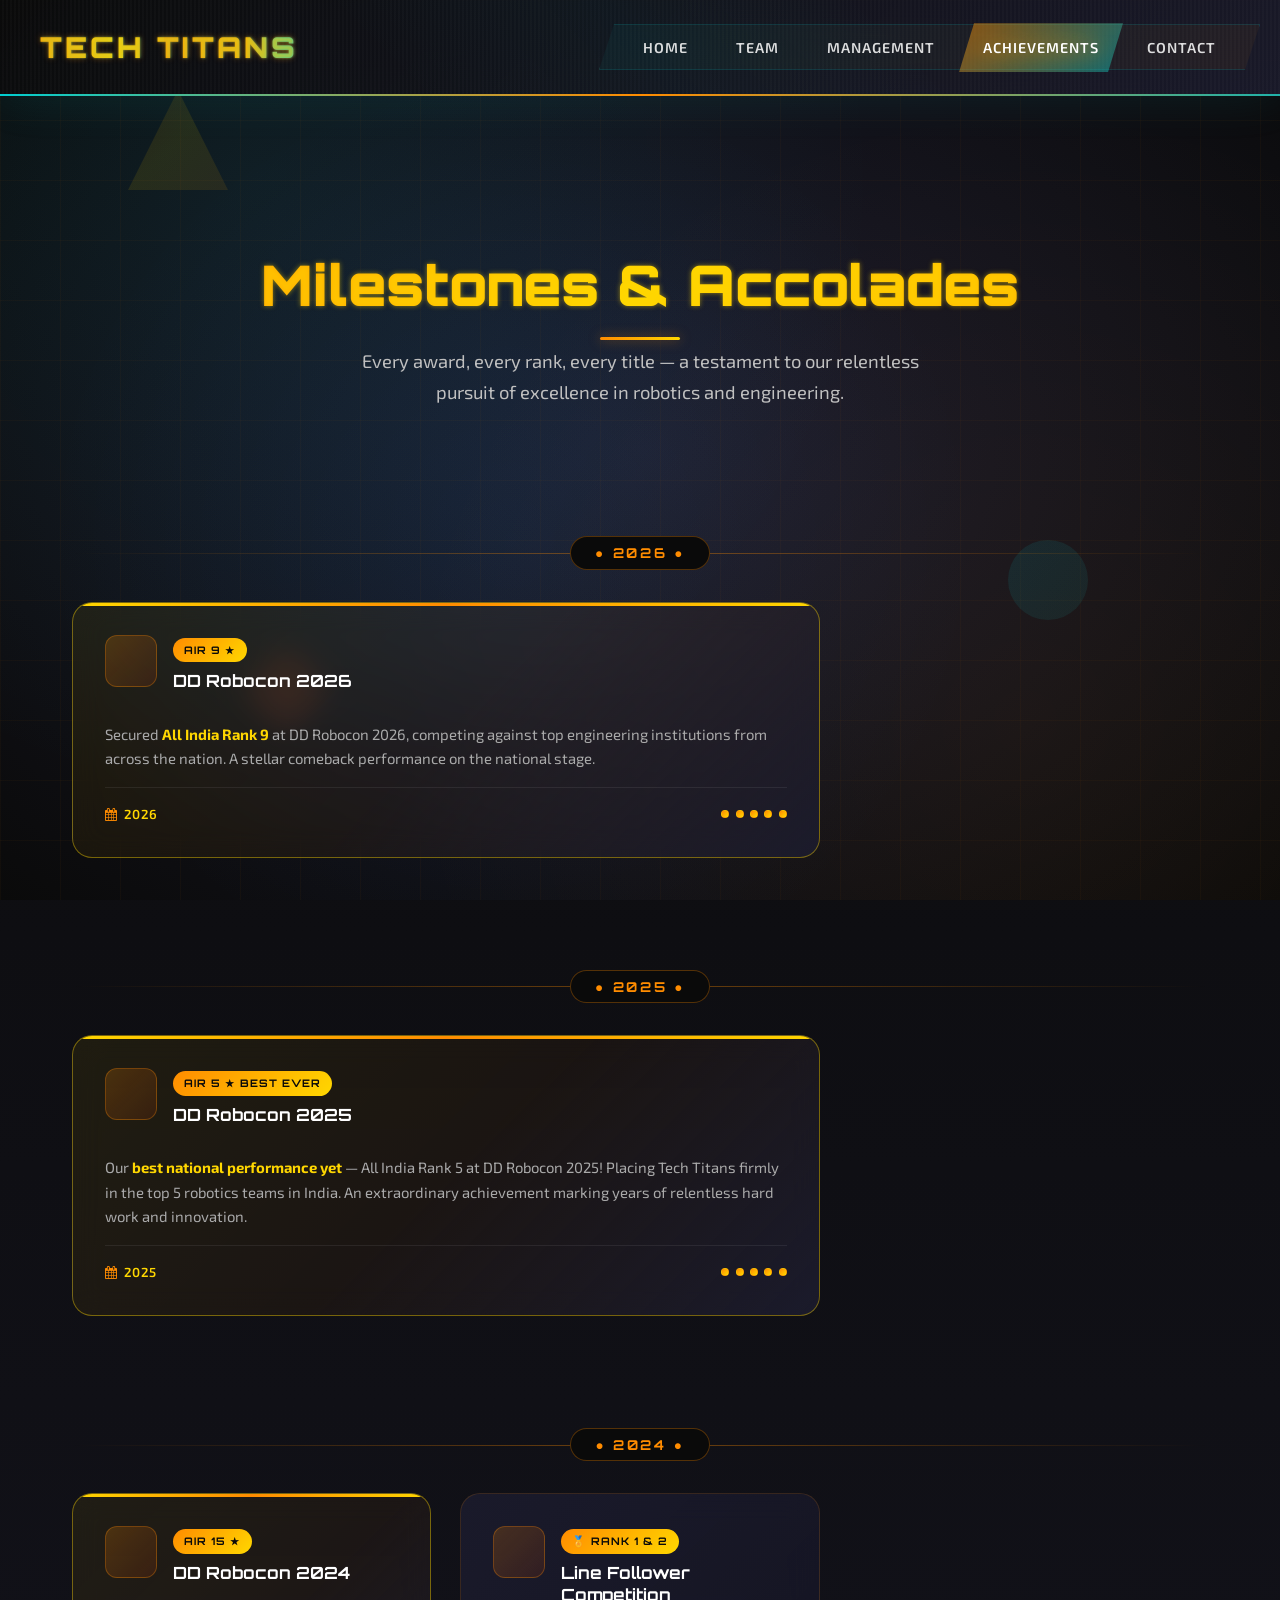
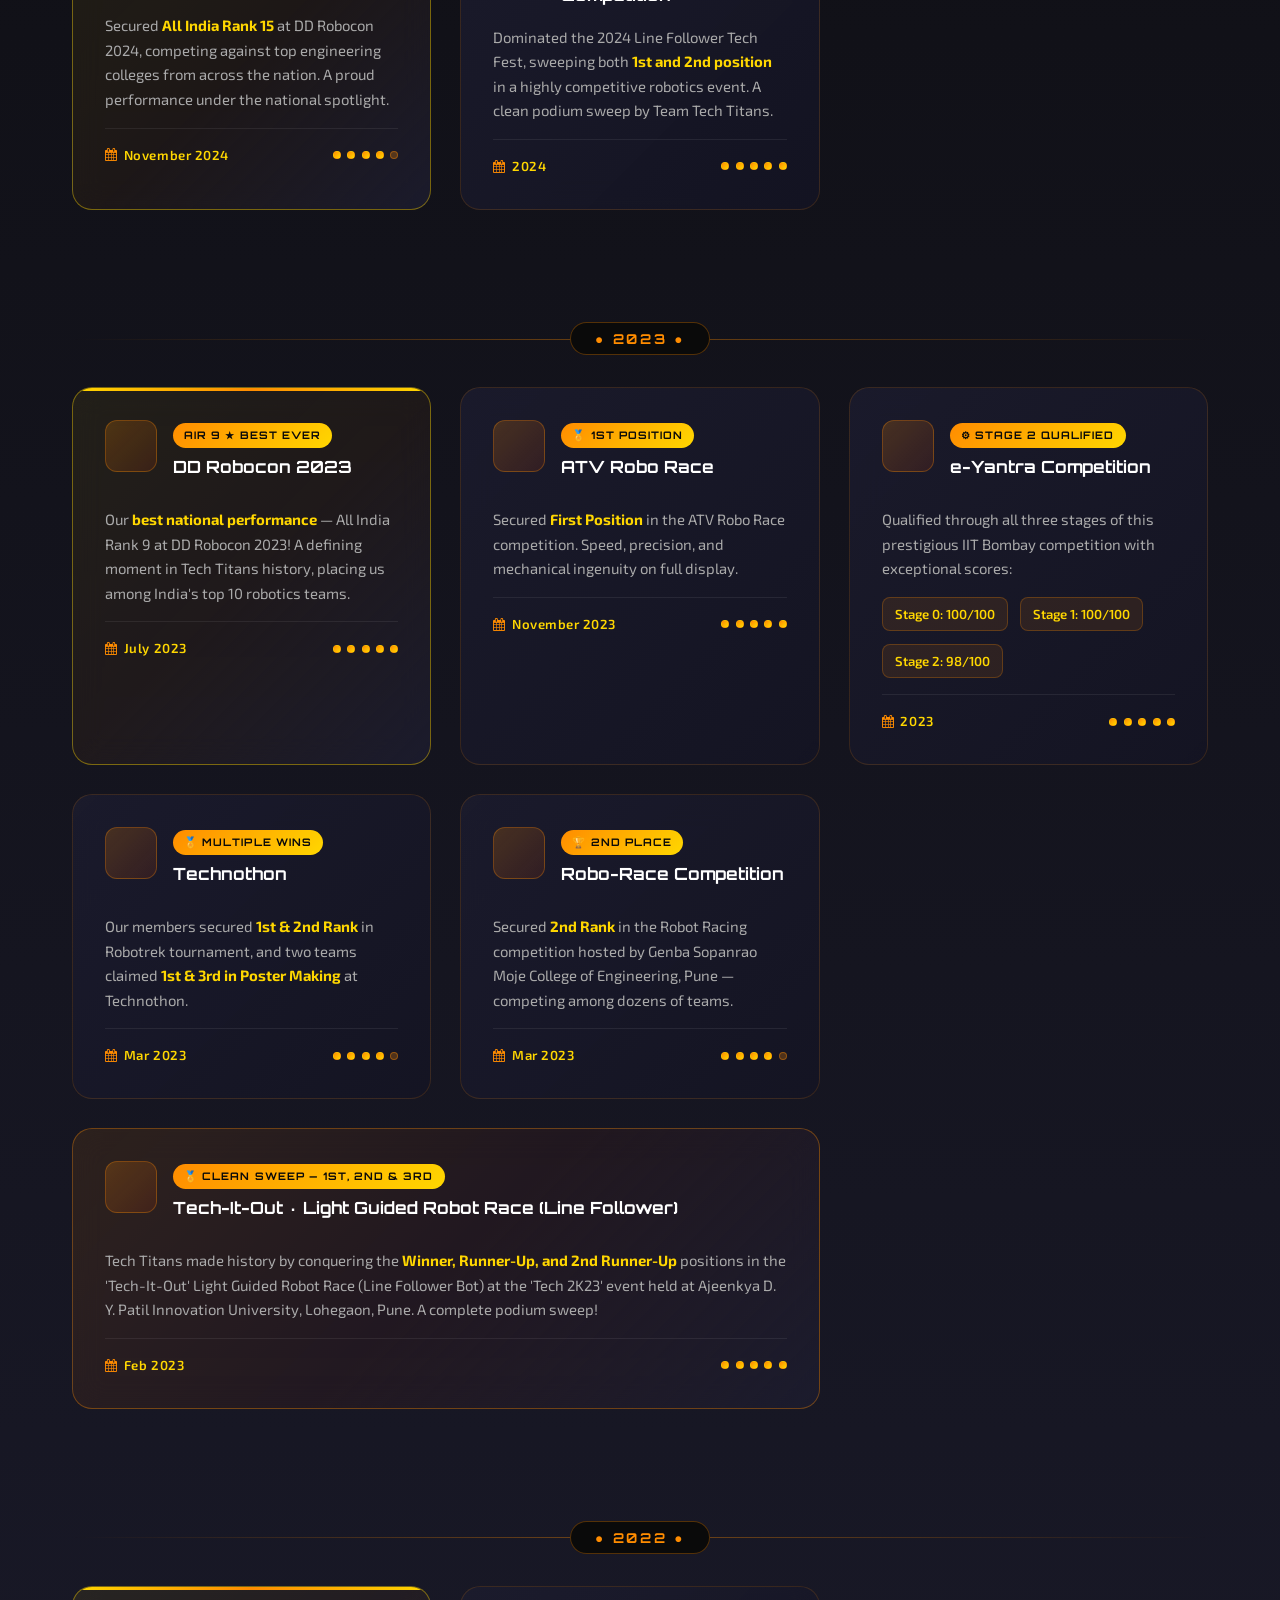
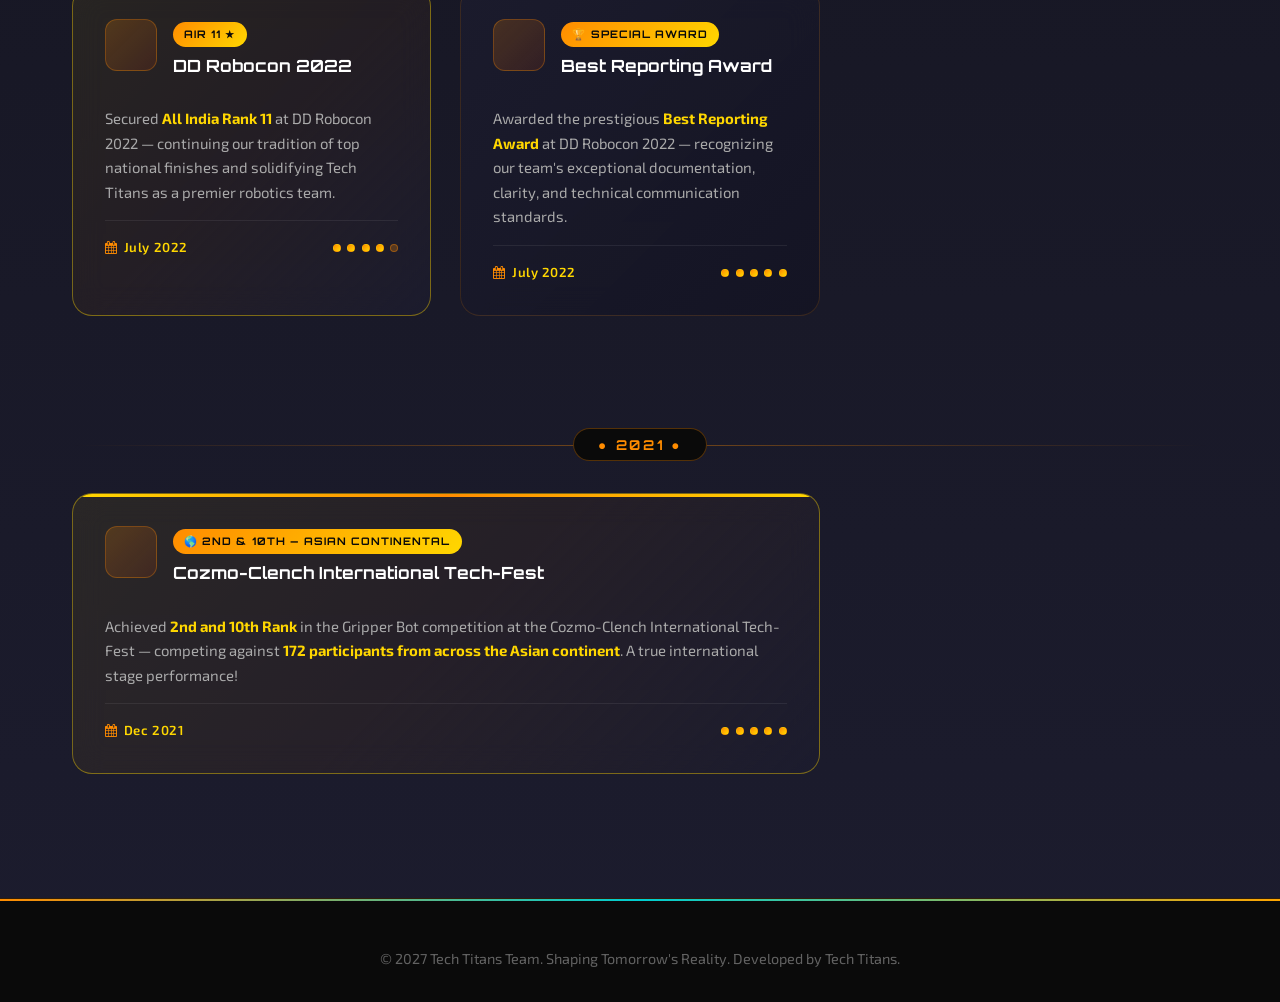
==== achievements.html @ ba57638a "Add website files" ====
<!DOCTYPE html>
<html lang="en">
<head>
    <meta charset="UTF-8">
    <meta name="viewport" content="width=device-width, initial-scale=1.0">
    <title>Achievements - Tech Titans</title>
    <meta name="description" content="Tech Titans PVPIT achievements and milestones in robotics competitions including ABU Robocon, Line Follower, and more.">
    <link rel="stylesheet" href="css/style.css">
    <link rel="stylesheet" href="https://cdnjs.cloudflare.com/ajax/libs/font-awesome/4.7.0/css/font-awesome.min.css">
    <style>
        /* ===== ACHIEVEMENTS PAGE STYLES ===== */
        .achievements-hero {
            text-align: center;
            padding: 5rem 0 3rem;
            position: relative;
        }
        .achievements-hero .section-title {
            font-size: clamp(2rem, 5vw, 3.5rem);
            background: linear-gradient(135deg, #FF8C00, #FFD700, #FFA500);
            -webkit-background-clip: text;
            -webkit-text-fill-color: transparent;
            background-clip: text;
            margin-bottom: 1rem;
        }
        .achievements-hero .subtitle-text {
            color: #C0C0C0;
            font-size: 1.15rem;
            max-width: 600px;
            margin: 0 auto 2rem;
            line-height: 1.7;
        }
        .achievements-stats {
            display: flex;
            justify-content: center;
            gap: 2.5rem;
            flex-wrap: wrap;
            margin: 2rem 0 4rem;
        }
        .stat-bubble {
            background: linear-gradient(135deg, rgba(255,140,0,0.12), rgba(255,215,0,0.06));
            border: 1px solid rgba(255,140,0,0.3);
            border-radius: 16px;
            padding: 1.5rem 2rem;
            text-align: center;
            min-width: 130px;
            backdrop-filter: blur(10px);
            transition: transform 0.3s ease, box-shadow 0.3s ease;
        }
        .stat-bubble:hover {
            transform: translateY(-4px);
            box-shadow: 0 12px 30px rgba(255,140,0,0.25);
        }
        .stat-number {
            font-family: 'Orbitron', monospace;
            font-size: 2.2rem;
            font-weight: 900;
            background: linear-gradient(135deg, #FF8C00, #FFD700);
            -webkit-background-clip: text;
            -webkit-text-fill-color: transparent;
            background-clip: text;
            line-height: 1;
        }
        .stat-label {
            color: #C0C0C0;
            font-size: 0.8rem;
            letter-spacing: 0.08em;
            text-transform: uppercase;
            margin-top: 0.4rem;
        }

        /* ===== ACHIEVEMENT CARDS GRID ===== */
        .achievements-grid {
            display: grid;
            grid-template-columns: repeat(auto-fill, minmax(320px, 1fr));
            gap: 1.8rem;
            padding: 0 0 4rem;
        }
        .ach-card {
            background: linear-gradient(135deg, rgba(28,28,46,0.85), rgba(20,20,35,0.9));
            border: 1px solid rgba(255,140,0,0.15);
            border-radius: 20px;
            padding: 2rem;
            position: relative;
            overflow: hidden;
            backdrop-filter: blur(15px);
            transition: transform 0.35s cubic-bezier(0.25,0.8,0.25,1), box-shadow 0.35s ease, border-color 0.35s ease;
            cursor: default;
        }
        .ach-card::before {
            content: '';
            position: absolute;
            top: 0; left: 0; right: 0;
            height: 3px;
            background: linear-gradient(90deg, #FF8C00, #FFD700, #FF4500);
            opacity: 0;
            transition: opacity 0.35s ease;
        }
        .ach-card:hover {
            transform: translateY(-8px);
            box-shadow: 0 20px 50px rgba(255,140,0,0.2), 0 0 0 1px rgba(255,140,0,0.3);
            border-color: rgba(255,140,0,0.4);
        }
        .ach-card:hover::before {
            opacity: 1;
        }
        .ach-card.featured {
            grid-column: span 2;
            background: linear-gradient(135deg, rgba(255,140,0,0.1), rgba(255,69,0,0.05), rgba(28,28,46,0.9));
            border-color: rgba(255,140,0,0.35);
        }
        @media (max-width: 700px) {
            .ach-card.featured { grid-column: span 1; }
        }
        .card-header {
            display: flex;
            align-items: flex-start;
            gap: 1rem;
            margin-bottom: 1.2rem;
        }
        .card-icon {
            width: 52px;
            height: 52px;
            border-radius: 12px;
            background: linear-gradient(135deg, rgba(255,140,0,0.2), rgba(255,69,0,0.1));
            border: 1px solid rgba(255,140,0,0.3);
            display: flex;
            align-items: center;
            justify-content: center;
            font-size: 1.4rem;
            flex-shrink: 0;
            transition: transform 0.3s ease;
        }
        .ach-card:hover .card-icon {
            transform: rotate(10deg) scale(1.1);
        }
        .card-icon .fa {
            color: #FF8C00;
        }
        .card-title-group {
            flex: 1;
        }
        .card-rank-badge {
            display: inline-block;
            font-family: 'Orbitron', monospace;
            font-size: 0.65rem;
            font-weight: 700;
            letter-spacing: 0.1em;
            text-transform: uppercase;
            padding: 0.25rem 0.7rem;
            border-radius: 50px;
            background: linear-gradient(135deg, #FF8C00, #FFD700);
            color: #0A0A0A;
            margin-bottom: 0.5rem;
        }
        .card-title {
            font-family: 'Orbitron', monospace;
            font-size: 1.05rem;
            font-weight: 700;
            color: #fff;
            line-height: 1.3;
            margin: 0;
        }
        .card-body p {
            color: #aaa;
            font-size: 0.93rem;
            line-height: 1.65;
            margin: 0 0 1rem;
        }
        .card-footer {
            display: flex;
            align-items: center;
            justify-content: space-between;
            padding-top: 1rem;
            border-top: 1px solid rgba(255,255,255,0.07);
        }
        .card-date {
            display: flex;
            align-items: center;
            gap: 0.4rem;
            color: #FFD700;
            font-size: 0.82rem;
            font-weight: 600;
            letter-spacing: 0.04em;
        }
        .card-date .fa {
            color: #FF8C00;
        }
        .card-score {
            display: flex;
            gap: 0.4rem;
        }
        .score-pip {
            width: 8px; height: 8px;
            border-radius: 50%;
            background: rgba(255,140,0,0.25);
            border: 1px solid rgba(255,140,0,0.4);
        }
        .score-pip.filled {
            background: linear-gradient(135deg, #FF8C00, #FFD700);
            border-color: transparent;
        }

        /* Robocon AIR special highlight */
        .ach-card.gold-highlight {
            border-color: rgba(255,215,0,0.4);
            background: linear-gradient(135deg, rgba(255,215,0,0.07), rgba(255,140,0,0.05), rgba(28,28,46,0.9));
        }
        .ach-card.gold-highlight::before {
            opacity: 1;
            background: linear-gradient(90deg, #FFD700, #FF8C00, #FFD700);
        }

        /* Section divider */
        .year-divider {
            text-align: center;
            margin: 3rem 0 2rem;
            position: relative;
        }
        .year-divider::before {
            content: '';
            position: absolute;
            top: 50%;
            left: 0; right: 0;
            height: 1px;
            background: linear-gradient(90deg, transparent, rgba(255,140,0,0.4), transparent);
        }
        .year-divider span {
            position: relative;
            display: inline-block;
            font-family: 'Orbitron', monospace;
            font-size: 0.85rem;
            font-weight: 700;
            letter-spacing: 0.2em;
            color: #FF8C00;
            background: var(--dark-bg-base, #0A0A0A);
            padding: 0.3rem 1.5rem;
            border: 1px solid rgba(255,140,0,0.3);
            border-radius: 50px;
        }

        /* Score display for e-Yantra */
        .score-list {
            list-style: none;
            padding: 0;
            margin: 0.5rem 0 1rem;
            display: flex;
            gap: 0.8rem;
            flex-wrap: wrap;
        }
        .score-list li {
            background: rgba(255,140,0,0.1);
            border: 1px solid rgba(255,140,0,0.25);
            border-radius: 8px;
            padding: 0.35rem 0.75rem;
            font-size: 0.82rem;
            color: #FFD700;
            font-weight: 600;
        }
    </style>
</head>
<body>
    <div class="custom-cursor-dot"></div>
    <div class="custom-cursor-ring"></div>

    <div class="bg-animation"></div>
    <div class="geometry geometry-1"></div>
    <div class="geometry geometry-2"></div>
    <div class="geometry geometry-3"></div>

    <nav class="navbar" id="navbar">
        <div class="nav-container">
            <a href="index.html" class="logo">Tech Titans</a>
            <ul class="nav-links" id="nav-menu">
                <li><a href="index.html">Home</a></li>
                <li><a href="team.html">Team</a></li>
                <li><a href="management.html">Management</a></li>
                <li><a href="achievements.html" class="active">Achievements</a></li>
                <li><a href="contact.html">Contact</a></li>
            </ul>
            <button class="mobile-menu-toggle" id="mobile-menu-button" aria-label="Toggle menu" aria-expanded="false">
                <span></span>
                <span></span>
                <span></span>
            </button>
        </div>
    </nav>

    <main>
        <section class="section" id="achievements-page">
            <div class="container">

                <!-- ===== HERO ===== -->
                <div class="achievements-hero">
                    <h1 class="section-title reveal">Milestones &amp; Accolades</h1>
                    <p class="subtitle-text reveal delay-1">Every award, every rank, every title — a testament to our relentless pursuit of excellence in robotics and engineering.</p>
                </div>

                <!-- ===== 2026 SECTION ===== -->
                <div class="year-divider reveal"><span>&#9679; 2026 &#9679;</span></div>

                <div class="achievements-grid">

                    <!-- AIR 9 — 2026 -->
                    <div class="ach-card gold-highlight featured reveal delay-1">
                        <div class="card-header">
                            <div class="card-icon"><i class="fa fa-trophy"></i></div>
                            <div class="card-title-group">
                                <span class="card-rank-badge">AIR 9 &#9733;</span>
                                <h2 class="card-title">DD Robocon 2026</h2>
                            </div>
                        </div>
                        <div class="card-body">
                            <p>Secured <strong style="color:#FFD700;">All India Rank 9</strong> at DD Robocon 2026, competing against top engineering institutions from across the nation. A stellar comeback performance on the national stage.</p>
                        </div>
                        <div class="card-footer">
                            <div class="card-date"><i class="fa fa-calendar"></i> 2026</div>
                            <div class="card-score">
                                <div class="score-pip filled"></div><div class="score-pip filled"></div>
                                <div class="score-pip filled"></div><div class="score-pip filled"></div>
                                <div class="score-pip filled"></div>
                            </div>
                        </div>
                    </div>

                </div>

                <!-- ===== 2025 SECTION ===== -->
                <div class="year-divider reveal"><span>&#9679; 2025 &#9679;</span></div>

                <div class="achievements-grid">

                    <!-- AIR 5 — 2025 -->
                    <div class="ach-card gold-highlight featured reveal delay-1">
                        <div class="card-header">
                            <div class="card-icon"><i class="fa fa-trophy"></i></div>
                            <div class="card-title-group">
                                <span class="card-rank-badge">AIR 5 &#9733; Best Ever</span>
                                <h2 class="card-title">DD Robocon 2025</h2>
                            </div>
                        </div>
                        <div class="card-body">
                            <p>Our <strong style="color:#FFD700;">best national performance yet</strong> — All India Rank 5 at DD Robocon 2025! Placing Tech Titans firmly in the top 5 robotics teams in India. An extraordinary achievement marking years of relentless hard work and innovation.</p>
                        </div>
                        <div class="card-footer">
                            <div class="card-date"><i class="fa fa-calendar"></i> 2025</div>
                            <div class="card-score">
                                <div class="score-pip filled"></div><div class="score-pip filled"></div>
                                <div class="score-pip filled"></div><div class="score-pip filled"></div>
                                <div class="score-pip filled"></div>
                            </div>
                        </div>
                    </div>

                </div>

                <!-- ===== 2024 SECTION ===== -->
                <div class="year-divider reveal"><span>&#9679; 2024 &#9679;</span></div>

                <div class="achievements-grid">

                    <!-- AIR 15 — 2024 -->
                    <div class="ach-card gold-highlight reveal delay-1">
                        <div class="card-header">
                            <div class="card-icon"><i class="fa fa-trophy"></i></div>
                            <div class="card-title-group">
                                <span class="card-rank-badge">AIR 15 &#9733;</span>
                                <h2 class="card-title">DD Robocon 2024</h2>
                            </div>
                        </div>
                        <div class="card-body">
                            <p>Secured <strong style="color:#FFD700;">All India Rank 15</strong> at DD Robocon 2024, competing against top engineering colleges from across the nation. A proud performance under the national spotlight.</p>
                        </div>
                        <div class="card-footer">
                            <div class="card-date"><i class="fa fa-calendar"></i> November 2024</div>
                            <div class="card-score">
                                <div class="score-pip filled"></div><div class="score-pip filled"></div>
                                <div class="score-pip filled"></div><div class="score-pip filled"></div>
                                <div class="score-pip"></div>
                            </div>
                        </div>
                    </div>

                    <!-- Line Follower 2024 -->
                    <div class="ach-card reveal delay-2">
                        <div class="card-header">
                            <div class="card-icon"><i class="fa fa-road"></i></div>
                            <div class="card-title-group">
                                <span class="card-rank-badge">&#127941; Rank 1 &amp; 2</span>
                                <h2 class="card-title">Line Follower Competition</h2>
                            </div>
                        </div>
                        <div class="card-body">
                            <p>Dominated the 2024 Line Follower Tech Fest, sweeping both <strong style="color:#FFD700;">1st and 2nd position</strong> in a highly competitive robotics event. A clean podium sweep by Team Tech Titans.</p>
                        </div>
                        <div class="card-footer">
                            <div class="card-date"><i class="fa fa-calendar"></i> 2024</div>
                            <div class="card-score">
                                <div class="score-pip filled"></div><div class="score-pip filled"></div>
                                <div class="score-pip filled"></div><div class="score-pip filled"></div>
                                <div class="score-pip filled"></div>
                            </div>
                        </div>
                    </div>

                </div>

                <!-- ===== 2023 SECTION ===== -->
                <div class="year-divider reveal"><span>&#9679; 2023 &#9679;</span></div>

                <div class="achievements-grid">

                    <!-- AIR 9 — 2023 -->
                    <div class="ach-card gold-highlight reveal delay-1">
                        <div class="card-header">
                            <div class="card-icon"><i class="fa fa-trophy"></i></div>
                            <div class="card-title-group">
                                <span class="card-rank-badge">AIR 9 &#9733; Best Ever</span>
                                <h2 class="card-title">DD Robocon 2023</h2>
                            </div>
                        </div>
                        <div class="card-body">
                            <p>Our <strong style="color:#FFD700;">best national performance</strong> — All India Rank 9 at DD Robocon 2023! A defining moment in Tech Titans history, placing us among India's top 10 robotics teams.</p>
                        </div>
                        <div class="card-footer">
                            <div class="card-date"><i class="fa fa-calendar"></i> July 2023</div>
                            <div class="card-score">
                                <div class="score-pip filled"></div><div class="score-pip filled"></div>
                                <div class="score-pip filled"></div><div class="score-pip filled"></div>
                                <div class="score-pip filled"></div>
                            </div>
                        </div>
                    </div>

                    <!-- ATV Robo Race 2023 -->
                    <div class="ach-card reveal delay-2">
                        <div class="card-header">
                            <div class="card-icon"><i class="fa fa-flag-checkered"></i></div>
                            <div class="card-title-group">
                                <span class="card-rank-badge">&#127941; 1st Position</span>
                                <h2 class="card-title">ATV Robo Race</h2>
                            </div>
                        </div>
                        <div class="card-body">
                            <p>Secured <strong style="color:#FFD700;">First Position</strong> in the ATV Robo Race competition. Speed, precision, and mechanical ingenuity on full display.</p>
                        </div>
                        <div class="card-footer">
                            <div class="card-date"><i class="fa fa-calendar"></i> November 2023</div>
                            <div class="card-score">
                                <div class="score-pip filled"></div><div class="score-pip filled"></div>
                                <div class="score-pip filled"></div><div class="score-pip filled"></div>
                                <div class="score-pip filled"></div>
                            </div>
                        </div>
                    </div>

                    <!-- e-Yantra -->
                    <div class="ach-card reveal delay-3">
                        <div class="card-header">
                            <div class="card-icon"><i class="fa fa-microchip"></i></div>
                            <div class="card-title-group">
                                <span class="card-rank-badge">&#9881; Stage 2 Qualified</span>
                                <h2 class="card-title">e-Yantra Competition</h2>
                            </div>
                        </div>
                        <div class="card-body">
                            <p>Qualified through all three stages of this prestigious IIT Bombay competition with exceptional scores:</p>
                            <ul class="score-list">
                                <li>Stage 0: 100/100</li>
                                <li>Stage 1: 100/100</li>
                                <li>Stage 2: 98/100</li>
                            </ul>
                        </div>
                        <div class="card-footer">
                            <div class="card-date"><i class="fa fa-calendar"></i> 2023</div>
                            <div class="card-score">
                                <div class="score-pip filled"></div><div class="score-pip filled"></div>
                                <div class="score-pip filled"></div><div class="score-pip filled"></div>
                                <div class="score-pip filled"></div>
                            </div>
                        </div>
                    </div>

                    <!-- Technothon -->
                    <div class="ach-card reveal delay-4">
                        <div class="card-header">
                            <div class="card-icon"><i class="fa fa-bolt"></i></div>
                            <div class="card-title-group">
                                <span class="card-rank-badge">&#127941; Multiple Wins</span>
                                <h2 class="card-title">Technothon</h2>
                            </div>
                        </div>
                        <div class="card-body">
                            <p>Our members secured <strong style="color:#FFD700;">1st &amp; 2nd Rank</strong> in Robotrek tournament, and two teams claimed <strong style="color:#FFD700;">1st &amp; 3rd in Poster Making</strong> at Technothon.</p>
                        </div>
                        <div class="card-footer">
                            <div class="card-date"><i class="fa fa-calendar"></i> Mar 2023</div>
                            <div class="card-score">
                                <div class="score-pip filled"></div><div class="score-pip filled"></div>
                                <div class="score-pip filled"></div><div class="score-pip filled"></div>
                                <div class="score-pip"></div>
                            </div>
                        </div>
                    </div>

                    <!-- Robo-Race GSM -->
                    <div class="ach-card reveal delay-1">
                        <div class="card-header">
                            <div class="card-icon"><i class="fa fa-flag"></i></div>
                            <div class="card-title-group">
                                <span class="card-rank-badge">&#127942; 2nd Place</span>
                                <h2 class="card-title">Robo-Race Competition</h2>
                            </div>
                        </div>
                        <div class="card-body">
                            <p>Secured <strong style="color:#FFD700;">2nd Rank</strong> in the Robot Racing competition hosted by Genba Sopanrao Moje College of Engineering, Pune — competing among dozens of teams.</p>
                        </div>
                        <div class="card-footer">
                            <div class="card-date"><i class="fa fa-calendar"></i> Mar 2023</div>
                            <div class="card-score">
                                <div class="score-pip filled"></div><div class="score-pip filled"></div>
                                <div class="score-pip filled"></div><div class="score-pip filled"></div>
                                <div class="score-pip"></div>
                            </div>
                        </div>
                    </div>

                    <!-- Tech-It-Out -->
                    <div class="ach-card featured reveal delay-2">
                        <div class="card-header">
                            <div class="card-icon"><i class="fa fa-star"></i></div>
                            <div class="card-title-group">
                                <span class="card-rank-badge">&#127941; Clean Sweep — 1st, 2nd &amp; 3rd</span>
                                <h2 class="card-title">Tech-It-Out · Light Guided Robot Race (Line Follower)</h2>
                            </div>
                        </div>
                        <div class="card-body">
                            <p>Tech Titans made history by conquering the <strong style="color:#FFD700;">Winner, Runner-Up, and 2nd Runner-Up</strong> positions in the 'Tech-It-Out' Light Guided Robot Race (Line Follower Bot) at the 'Tech 2K23' event held at Ajeenkya D. Y. Patil Innovation University, Lohegaon, Pune. A complete podium sweep!</p>
                        </div>
                        <div class="card-footer">
                            <div class="card-date"><i class="fa fa-calendar"></i> Feb 2023</div>
                            <div class="card-score">
                                <div class="score-pip filled"></div><div class="score-pip filled"></div>
                                <div class="score-pip filled"></div><div class="score-pip filled"></div>
                                <div class="score-pip filled"></div>
                            </div>
                        </div>
                    </div>

                </div>

                <!-- ===== 2022 SECTION ===== -->
                <div class="year-divider reveal"><span>&#9679; 2022 &#9679;</span></div>

                <div class="achievements-grid">

                    <!-- AIR 11 — 2022 -->
                    <div class="ach-card gold-highlight reveal delay-1">
                        <div class="card-header">
                            <div class="card-icon"><i class="fa fa-trophy"></i></div>
                            <div class="card-title-group">
                                <span class="card-rank-badge">AIR 11 &#9733;</span>
                                <h2 class="card-title">DD Robocon 2022</h2>
                            </div>
                        </div>
                        <div class="card-body">
                            <p>Secured <strong style="color:#FFD700;">All India Rank 11</strong> at DD Robocon 2022 — continuing our tradition of top national finishes and solidifying Tech Titans as a premier robotics team.</p>
                        </div>
                        <div class="card-footer">
                            <div class="card-date"><i class="fa fa-calendar"></i> July 2022</div>
                            <div class="card-score">
                                <div class="score-pip filled"></div><div class="score-pip filled"></div>
                                <div class="score-pip filled"></div><div class="score-pip filled"></div>
                                <div class="score-pip"></div>
                            </div>
                        </div>
                    </div>

                    <!-- Best Reporting 2022 -->
                    <div class="ach-card reveal delay-2">
                        <div class="card-header">
                            <div class="card-icon"><i class="fa fa-file-text"></i></div>
                            <div class="card-title-group">
                                <span class="card-rank-badge">&#127942; Special Award</span>
                                <h2 class="card-title">Best Reporting Award</h2>
                            </div>
                        </div>
                        <div class="card-body">
                            <p>Awarded the prestigious <strong style="color:#FFD700;">Best Reporting Award</strong> at DD Robocon 2022 — recognizing our team's exceptional documentation, clarity, and technical communication standards.</p>
                        </div>
                        <div class="card-footer">
                            <div class="card-date"><i class="fa fa-calendar"></i> July 2022</div>
                            <div class="card-score">
                                <div class="score-pip filled"></div><div class="score-pip filled"></div>
                                <div class="score-pip filled"></div><div class="score-pip filled"></div>
                                <div class="score-pip filled"></div>
                            </div>
                        </div>
                    </div>

                </div>

                <!-- ===== 2021 SECTION ===== -->
                <div class="year-divider reveal"><span>&#9679; 2021 &#9679;</span></div>

                <div class="achievements-grid">

                    <!-- Cozmo-Clench -->
                    <div class="ach-card featured gold-highlight reveal delay-1">
                        <div class="card-header">
                            <div class="card-icon"><i class="fa fa-globe"></i></div>
                            <div class="card-title-group">
                                <span class="card-rank-badge">&#127758; 2nd &amp; 10th — Asian Continental</span>
                                <h2 class="card-title">Cozmo-Clench International Tech-Fest</h2>
                            </div>
                        </div>
                        <div class="card-body">
                            <p>Achieved <strong style="color:#FFD700;">2nd and 10th Rank</strong> in the Gripper Bot competition at the Cozmo-Clench International Tech-Fest — competing against <strong style="color:#FFD700;">172 participants from across the Asian continent</strong>. A true international stage performance!</p>
                        </div>
                        <div class="card-footer">
                            <div class="card-date"><i class="fa fa-calendar"></i> Dec 2021</div>
                            <div class="card-score">
                                <div class="score-pip filled"></div><div class="score-pip filled"></div>
                                <div class="score-pip filled"></div><div class="score-pip filled"></div>
                                <div class="score-pip filled"></div>
                            </div>
                        </div>
                    </div>

                </div>

            </div>
        </section>
    </main>

    <footer class="footer">
        <div class="container">
            <div class="footer-content">
                <div class="footer-text">
                    <p>© 2027 Tech Titans Team. Shaping Tomorrow's Reality. Developed by Tech Titans.</p>
                </div>
            </div>
        </div>
    </footer>

    <script src="js/script.js"></script>
</body>
</html>
---- css/style.css ----
@import url('https://fonts.googleapis.com/css2?family=Orbitron:wght@400;700;900&family=Exo+2:wght@300;400;600;800&display=swap');
@import url('https://fonts.googleapis.com/css2?family=Reggae+One&display=swap');

* {
    margin: 0;
    padding: 0;
    box-sizing: border-box;
}

:root {
    /* Main Text & Primary */
    --golden-orange-start: #FF8C00;
    --golden-orange-end: #FFA500;
    --warm-gold: #FFD700;
    --text-gradient-gold: linear-gradient(135deg, var(--golden-orange-start), var(--warm-gold), var(--golden-orange-end));

    /* Accent & Tech */
    --teal-cyan-start: #00CED1; /* DarkTurquoise */
    --teal-cyan-end: #20B2AA;   /* LightSeaGreen */
    --accent-gradient-teal: linear-gradient(135deg, var(--teal-cyan-start), var(--teal-cyan-end));
    --electric-blue-glow: #1E90FF; /* DodgerBlue */
    --bright-cyan-joints: #00FFFF; /* Cyan/Aqua */
    --steel-blue-robot: #4682B4; /* SteelBlue */

    /* Character Inspired Accents */
    --helmet-base-gray-start: #2F4F4F; /* DarkSlateGray */
    --helmet-base-gray-end: #36454F;   /* DarkerSlateGray */
    --helmet-highlight-silver: #C0C0C0; /* Silver */
    --plume-orange-start: #FF4500; /* OrangeRed */
    --plume-orange-end: #FF6347;   /* Tomato */
    --plume-gradient: linear-gradient(135deg, var(--plume-orange-start), var(--plume-orange-end));

    /* Background */
    --dark-bg-base: #0A0A0A;
    --dark-bg-navy-undertone: #1C1C2E; /* Dark Navy */
    --body-bg-gradient: linear-gradient(to bottom, var(--dark-bg-base) 0%, var(--dark-bg-navy-undertone) 100%);
    --bg-animation-gradient: radial-gradient(ellipse at center, var(--dark-bg-navy-undertone) 0%, var(--dark-bg-base) 100%);

    --glass-bg: rgba(28, 28, 46, 0.15); /* Darker glass, aligned with new bg */

    /* RGB for box shadows (derived for convenience) */
    --golden-orange-rgb: 255, 140, 0;
    --warm-gold-rgb: 255, 215, 0;
    --teal-cyan-rgb: 0, 206, 209;
    --electric-blue-rgb: 30, 144, 255;
    --plume-orange-rgb: 255, 69, 0;
    --dark-navy-rgb: 28, 28, 46;
    --dark-bg-base-rgb: 10,10,10;
    --silver-rgb: 192, 192, 192; /* New for cursor */
}

html {
    scroll-behavior: smooth;
}

body {
    font-family: 'Exo 2', sans-serif;
    background: var(--body-bg-gradient);
    color: white;
    overflow-x: hidden;
    line-height: 1.6;
    cursor: none;
    -webkit-user-select: none; /* Safari */
    -moz-user-select: none;    /* Firefox */
    -ms-user-select: none;     /* Internet Explorer/Edge */
    user-select: none;         /* Standard syntax */
    
    /* Initially hide body content to prevent FOUC */
    opacity: 0;
    transition: opacity 0.5s ease-in;
}

/* Make body visible once loader is finished */
body.loaded {
    opacity: 1;
}

/* --- START: Custom Page Loader (Style 1: Boot-Up) --- */
#loader-wrapper {
    position: fixed;
    top: 0;
    left: 0;
    width: 100vw;
    height: 100vh;
    z-index: 100000;
    background: var(--dark-bg-base);
    display: flex;
    justify-content: center;
    align-items: center;
    transition: opacity 0.75s ease-out;
    font-family: 'Courier New', Courier, monospace;
}

.loader-terminal {
    text-align: left;
    width: 80%;
    max-width: 450px;
}

.loader-terminal p {
    color: var(--teal-cyan-start);
    font-size: 1rem;
    /* REMOVED: The two problematic lines below are now gone. */
    margin-bottom: 0.5rem;
    opacity: 0;
    animation: fadeIn 0.5s forwards;
}

/* Increased delays for a more paced animation */
.loader-terminal .line-1 { animation-delay: 0.5s; }
.loader-terminal .line-2 { animation-delay: 1.5s; }
.loader-terminal .line-3 { animation-delay: 2.5s; }
.loader-terminal .line-4 { animation-delay: 3.5s; }

.loader-logo-container {
    margin-top: 1.5rem;
    font-family: 'Orbitron', monospace;
    opacity: 0;
    /* Changed 2.8s to 4.2s to appear after the last line */
    animation: fadeIn 0.5s 4.2s forwards;
}

.loader-logo {
    font-size: 2.5rem;
    font-weight: 900;
    background: var(--text-gradient-gold);
    -webkit-background-clip: text;
    -webkit-text-fill-color: transparent;
    background-clip: text;
    text-fill-color: transparent;
    text-transform: uppercase;
    letter-spacing: 3px;
    text-shadow: 0 0 15px rgba(var(--warm-gold-rgb), 0.5);
}

.cursor {
    font-size: 2.5rem;
    color: var(--warm-gold);
    animation: blink 1s step-end infinite;
}

@keyframes fadeIn {
    to { opacity: 1; }
}

@keyframes blink {
    from, to { color: transparent; }
    50% { color: var(--warm-gold); }
}

/* Hiding the loader when body has the .loaded class */
body.loaded #loader-wrapper {
    opacity: 0;
    pointer-events: none;
}
/* --- END: Custom Page Loader --- */

/* --- START: Custom Designed Cursor --- */
.custom-cursor-dot, .custom-cursor-ring {
    position: fixed;
    top: 0;
    left: 0;
    pointer-events: none;
    z-index: 10001;
    border-radius: 50%;
    opacity: 0; /* Initially hidden, JS will make it visible */
    transition: transform 0.1s ease-out, opacity 0.2s ease-out,
                width 0.25s cubic-bezier(0.4, 0, 0.2, 1),
                height 0.25s cubic-bezier(0.4, 0, 0.2, 1),
                border-color 0.25s ease, background-color 0.25s ease;
    will-change: transform, opacity, width, height, border-color, background-color;
    /* top and left are 0, positioning is done via transform */
}

.custom-cursor-dot {
    width: 10px;
    height: 10px;
    background-color: var(--bright-cyan-joints);
    box-shadow: 0 0 10px var(--bright-cyan-joints), 0 0 20px var(--bright-cyan-joints);
    /* Use CSS variables for positioning and scale */
    transform: translate(var(--cursor-dot-x, 0px), var(--cursor-dot-y, 0px)) translate(-50%, -50%) var(--cursor-dot-scale, scale(1));
}

.custom-cursor-ring {
    width: 40px;
    height: 40px;
    border: 2px solid rgba(var(--silver-rgb), 0.6);
    /* Use CSS variables for positioning and scale */
    transform: translate(var(--cursor-ring-x, 0px), var(--cursor-ring-y, 0px)) translate(-50%, -50%) var(--cursor-ring-scale, scale(1));
    /* Adjust transition duration for the ring's stalker effect if needed, or let JS handle the delay */
    /* transition-duration for transform might be slightly longer for the ring if desired via CSS */
}

body.cursor-interactive-hover .custom-cursor-ring {
    width: 55px;
    height: 55px;
    border-color: var(--golden-orange-start);
    background-color: rgba(var(--golden-orange-rgb), 0.15);
    box-shadow: 0 0 15px var(--golden-orange-start);
    /* JS will handle X/Y, CSS handles the scale on hover */
    --cursor-ring-scale: scale(1.1); /* CHANGED */
}

body.cursor-is-clicking .custom-cursor-ring {
    /* Make the ring shrink quickly and maybe change border slightly */
    --cursor-ring-scale: scale(0.7) !important; /* Override hover scale temporarily */
    width: 35px; /* Can also adjust width/height for a different feel */
    height: 35px;
    border-color: var(--warm-gold); /* Example: change to a brighter click color */
    background-color: rgba(var(--warm-gold-rgb), 0.2); /* Subtle fill */
    transition-duration: 0.08s, 0.08s, 0.1s, 0.1s, 0.1s !important; /* Faster transition for click */
}

body.cursor-is-clicking .custom-cursor-dot {
    /* Make the dot pulse or change */
    --cursor-dot-scale: scale(1.3) !important; /* Slightly larger dot */
    background-color: var(--warm-gold); /* Match ring's click color */
    box-shadow: 0 0 15px var(--warm-gold), 0 0 25px var(--warm-gold);
    transition-duration: 0.08s, 0.08s, 0.1s, 0.1s, 0.1s !important; /* Faster transition */
}

body.cursor-interactive-hover .custom-cursor-dot {
    opacity: 0; /* This is fine */
    /* JS will handle X/Y, CSS handles the scale on hover */
    --cursor-dot-scale: scale(0.5); /* CHANGED */
}
/* --- END: Custom Designed Cursor --- */

a, button, input[type="button"], input[type="submit"],
.cta-button, .social-link, .nav-links a, .logo,
.card, .team-member, input[type="text"], input[type="email"], textarea {
    cursor: none;
}

/* Animated Background */
.bg-animation {
    position: fixed;
    top: 0;
    left: 0;
    width: 100%;
    height: 100%;
    z-index: -2;
    background: var(--bg-animation-gradient); /* Updated */
}

.bg-animation::before {
    content: '';
    position: absolute;
    top: 0;
    left: 0;
    width: 100%;
    height: 100%;
    background:
        /* Soft cyan/blue emanating from robotic elements */
        radial-gradient(circle at 20% 20%, rgba(var(--teal-cyan-rgb), 0.07) 0%, transparent 50%),
        /* Golden reflections on metallic surfaces (subtle) */
        radial-gradient(circle at 80% 80%, rgba(var(--golden-orange-rgb), 0.05) 0%, transparent 50%),
        /* Dark teal atmospheric lighting / Electric blue glow */
        radial-gradient(circle at 40% 60%, rgba(var(--electric-blue-rgb), 0.06) 0%, transparent 50%);
    animation: bgShift 20s ease-in-out infinite;
}

@keyframes bgShift {
    0%, 100% { transform: translateX(0) translateY(0); }
    25% { transform: translateX(-10px) translateY(-20px); }
    50% { transform: translateX(10px) translateY(10px); }
    75% { transform: translateX(-5px) translateY(15px); }
}

/* Floating Geometry */
.geometry {
    position: fixed;
    z-index: -1;
    opacity: 0.1; /* Keep opacity low for subtlety */
}

.geometry-1 { /* Golden Orange */
    top: 10%;
    left: 10%;
    width: 100px;
    height: 100px;
    background: var(--text-gradient-gold);
    clip-path: polygon(50% 0%, 0% 100%, 100% 100%);
    animation: float-rotate 15s linear infinite;
}

.geometry-2 { /* Teal/Cyan */
    top: 60%;
    right: 15%;
    width: 80px;
    height: 80px;
    background: var(--accent-gradient-teal);
    border-radius: 50%;
    animation: float-bounce 12s ease-in-out infinite;
}

.geometry-3 { /* Flame Orange/Plume */
    bottom: 20%;
    left: 20%;
    width: 60px;
    height: 60px;
    background: var(--plume-gradient);
    transform: rotate(45deg);
    animation: float-spin 10s linear infinite;
}

@keyframes float-rotate {
    0% { transform: translateY(0) rotate(0deg); }
    50% { transform: translateY(-20px) rotate(180deg); }
    100% { transform: translateY(0) rotate(360deg); }
}

@keyframes float-bounce {
    0%, 100% { transform: translateY(0) scale(1); }
    50% { transform: translateY(-30px) scale(1.1); }
}

@keyframes float-spin {
    0% { transform: rotate(45deg) translateY(0); }
    100% { transform: rotate(405deg) translateY(-10px); }
}

/* Navigation */
.navbar {
    position: fixed;
    top: 0;
    width: 100%;
    padding: 0;
    background: linear-gradient(135deg, rgba(var(--dark-bg-base-rgb, 10,10,10), 0.9), rgba(var(--dark-navy-rgb, 28,28,46), 0.85));
    backdrop-filter: blur(25px);
    border-bottom: 2px solid transparent;
    border-image: linear-gradient(90deg, var(--teal-cyan-start), var(--golden-orange-start), var(--teal-cyan-end)) 1; /* Updated */
    z-index: 1000;
    transition: all 0.5s cubic-bezier(0.4, 0, 0.2, 1);
    box-shadow: 0 0 50px rgba(var(--teal-cyan-rgb), 0.1); /* Soft cyan glow */
}

.navbar::before {
    content: '';
    position: absolute;
    top: 0;
    left: 0;
    right: 0;
    height: 100%;
    background:
        linear-gradient(45deg, transparent 30%, rgba(var(--teal-cyan-rgb), 0.03) 50%, transparent 70%),
        repeating-linear-gradient(90deg, transparent, transparent 2px, rgba(255, 255, 255, 0.02) 2px, rgba(255, 255, 255, 0.02) 4px);
    animation: scanline 8s linear infinite;
}

@keyframes scanline {
    0% { transform: translateX(-100%); }
    100% { transform: translateX(100%); }
}

.navbar.scrolled {
    background: linear-gradient(135deg, rgba(5,5,5,0.95), rgba(15,15,25,0.95)); /* Darker version of base/navy */
    box-shadow: 0 0 80px rgba(var(--teal-cyan-rgb), 0.2), inset 0 1px 0 rgba(var(--silver-rgb), 0.1); /* Silver metallic hint */
    border-image: linear-gradient(90deg, var(--teal-cyan-start), var(--golden-orange-start), var(--teal-cyan-start)) 1;
}

.nav-container {
    max-width: 1300px;
    margin: 0 auto;
    display: flex;
    justify-content: space-between;
    align-items: center;
    padding: 1.5rem 2.5rem;
    position: relative;
}

.logo { /* TECH TITANS in Navbar */
    font-family: 'Orbitron', monospace;
    font-size: 1.8rem;
    font-weight: 900;
    background: linear-gradient(to right,
        var(--golden-orange-start) 0%,
        var(--warm-gold) 30%,
        var(--golden-orange-end) 48%, /* End of TECH part */
        var(--golden-orange-start) 48.1%, /* Start of TITANS gold */
        var(--golden-orange-end) 80%,
        var(--teal-cyan-start) 95%,
        var(--teal-cyan-end) 100%);
    -webkit-background-clip: text;
    -webkit-text-fill-color: transparent;
    background-clip: text;
    text-fill-color: transparent; /* Standard property */
    position: relative;
    text-transform: uppercase;
    letter-spacing: 3px;
    transition: all 0.4s ease;
    text-decoration: none; /* Ensure logo as link is not underlined by default */
    /* Metallic Glow for readability and effect */
    text-shadow: 0 0 2px rgba(var(--warm-gold-rgb), 0.5),
                 0 0 6px rgba(var(--golden-orange-rgb), 0.4),
                 1px 0 3px rgba(var(--teal-cyan-rgb),0.3); /* Subtle teal hint for TITANS part */
}

.logo::before { /* Hover effect */
    content: 'TECH TITANS';
    position: absolute;
    top: 0;
    left: 0;
    background: linear-gradient(45deg, var(--plume-orange-start), var(--teal-cyan-start)); /* Vibrant contrast */
    -webkit-background-clip: text;
    -webkit-text-fill-color: transparent;
    background-clip: text;
    text-fill-color: transparent;
    opacity: 0;
    transition: all 0.4s ease;
    filter: blur(1px);
}

.logo:hover::before {
    opacity: 1;
    filter: blur(0);
}

.logo::after {
    content: '';
    position: absolute;
    bottom: -10px;
    left: 0;
    right: 0;
    height: 2px;
    background: linear-gradient(90deg, transparent, var(--golden-orange-start), transparent); /* Golden underline */
    transform: scaleX(0);
    transition: transform 0.5s ease;
}

.logo:hover::after {
    transform: scaleX(1);
}

.nav-links {
    display: flex;
    list-style: none;
    gap: 0;
    position: relative;
}

.nav-links::before {
    content: '';
    position: absolute;
    top: -10px;
    left: -20px;
    right: -20px;
    bottom: -10px;
    background: linear-gradient(135deg, rgba(var(--teal-cyan-rgb), 0.05), rgba(var(--golden-orange-rgb), 0.05));
    clip-path: polygon(15px 0%, 100% 0%, calc(100% - 15px) 100%, 0% 100%);
    border: 1px solid rgba(var(--teal-cyan-rgb), 0.2);
    transition: all 0.4s ease;
}

.nav-links:hover::before {
    background: linear-gradient(135deg, rgba(var(--teal-cyan-rgb), 0.1), rgba(var(--golden-orange-rgb), 0.1));
    border-color: rgba(var(--teal-cyan-rgb), 0.4);
    box-shadow: 0 0 30px rgba(var(--teal-cyan-rgb), 0.2);
}

.nav-links a {
    color: rgba(255, 255, 255, 0.85);
    text-decoration: none;
    font-weight: 600;
    font-size: 0.9rem;
    position: relative;
    padding: 1rem 1.5rem;
    transition: all 0.4s cubic-bezier(0.4, 0, 0.2, 1);
    text-transform: uppercase;
    letter-spacing: 1px;
    clip-path: polygon(15px 0%, 100% 0%, calc(100% - 15px) 100%, 0% 100%);
    margin-right: -15px;
    z-index: 1;
}

.nav-links a:first-child {
    clip-path: polygon(0% 0%, 100% 0%, calc(100% - 15px) 100%, 0% 100%);
}

.nav-links a:last-child {
    clip-path: polygon(15px 0%, 100% 0%, calc(100% - 15px) 100%, 0% 100%);
    margin-right: 0;
}

.nav-links a::before {
    content: '';
    position: absolute;
    top: 0;
    left: 0;
    right: 0;
    bottom: 0;
    /* Default hover fill, specific ones below */
    background: linear-gradient(135deg, var(--golden-orange-start), var(--teal-cyan-start));
    opacity: 0;
    transition: all 0.4s ease;
    z-index: -1;
}

.nav-links a:nth-child(odd):hover::before {
    background: linear-gradient(135deg, var(--golden-orange-start), var(--warm-gold));
}

.nav-links a:nth-child(even):hover::before {
    background: linear-gradient(135deg, var(--teal-cyan-start), var(--electric-blue-glow));
}


.nav-links a::after {
    content: '';
    position: absolute;
    top: 50%;
    left: 50%;
    width: 0;
    height: 0;
    background: radial-gradient(circle, rgba(255, 255, 255, 0.5), transparent 70%);
    transform: translate(-50%, -50%);
    transition: all 0.6s ease;
    border-radius: 50%;
}

.nav-links a:hover {
    color: white;
    text-shadow: 0 0 15px rgba(255, 255, 255, 0.8);
    transform: translateY(-3px);
}

.nav-links a:hover::before {
    opacity: 1;
}

.nav-links a:hover::after {
    width: 100px;
    height: 100px;
    opacity: 0.3;
}

.nav-links a.active {
    color: white;
    text-shadow: 0 0 20px var(--golden-orange-start); /* Active link glow */
}

.nav-links a.active::before {
    opacity: 0.7;
    background: linear-gradient(135deg, rgba(var(--golden-orange-rgb), 0.7), rgba(var(--teal-cyan-rgb), 0.6));
}

.mobile-menu-toggle {
    display: none;
    flex-direction: column;
    gap: 5px;
    background: rgba(var(--teal-cyan-rgb), 0.1);
    border: 2px solid var(--teal-cyan-start);
    padding: 12px;
    clip-path: polygon(10px 0%, 100% 0%, calc(100% - 10px) 100%, 0% 100%);
    transition: all 0.3s ease;
    position: relative;
    overflow: hidden;
}

.mobile-menu-toggle::before {
    content: '';
    position: absolute;
    top: 0;
    left: -100%;
    width: 100%;
    height: 100%;
    background: linear-gradient(90deg, transparent, rgba(255, 255, 255, 0.2), transparent);
    transition: left 0.5s ease;
}

.mobile-menu-toggle:hover::before {
    left: 100%;
}

.mobile-menu-toggle span {
    width: 28px;
    height: 3px;
    background: linear-gradient(90deg, var(--teal-cyan-start), var(--golden-orange-start));
    transition: all 0.3s ease;
    position: relative;
}

.mobile-menu-toggle span:nth-child(2) {
    width: 22px;
    margin-left: 6px;
}

.mobile-menu-toggle:hover {
    background: rgba(var(--teal-cyan-rgb), 0.2);
    border-color: var(--golden-orange-start);
    transform: scale(1.05);
    box-shadow: 0 0 20px rgba(var(--teal-cyan-rgb), 0.4);
}

.mobile-menu-toggle:hover span {
    background: linear-gradient(90deg, var(--golden-orange-start), var(--teal-cyan-start));
    box-shadow: 0 0 10px var(--golden-orange-start);
}

@media (max-width: 992px) {
    .nav-container { padding: 1.2rem 2rem; }
    .logo { font-size: 1.6rem; letter-spacing: 2px; }
    .nav-links a { padding: 0.8rem 1.2rem; font-size: 0.85rem; margin-right: -10px; }
    .nav-links a { clip-path: polygon(10px 0%, 100% 0%, calc(100% - 10px) 100%, 0% 100%); }
}

@media (max-width: 768px) {
    .nav-links { display: none; } /* Will be controlled by JS for mobile menu */
    .mobile-menu-toggle { display: flex; }
    .logo { font-size: 1.4rem; letter-spacing: 1px; }
    .nav-container { padding: 1rem 1.5rem; }
}

/* Featured Team Member Card Styles */
.featured-member-card {
    background: linear-gradient(145deg, rgba(var(--dark-navy-rgb), 0.7), rgba(var(--dark-bg-base-rgb), 0.9));
    border: 2px solid var(--golden-orange-start);
    border-radius: 25px;
    padding: 2.5rem; /* Increased padding */
    margin: 2rem auto 4rem auto; /* Centered with more margin */
    max-width: 900px; /* Control max width */
    display: flex;
    flex-direction: column; /* Stack avatar and info vertically on small screens */
    align-items: center;
    text-align: center;
    box-shadow: 0 10px 40px rgba(var(--golden-orange-rgb), 0.3),
                inset 0 0 20px rgba(var(--teal-cyan-rgb), 0.1);
    position: relative;
    overflow: hidden;
    backdrop-filter: blur(10px);
    transition: transform 0.4s cubic-bezier(0.175, 0.885, 0.32, 1.275), box-shadow 0.4s ease;
}

.featured-member-card:hover {
    transform: translateY(-10px) scale(1.02);
    box-shadow: 0 15px 50px rgba(var(--golden-orange-rgb), 0.4),
                inset 0 0 25px rgba(var(--teal-cyan-rgb), 0.15);
}

.featured-member-card::before { /* Top highlight */
    content: '';
    position: absolute;
    top: 0;
    left: 5%;
    width: 90%;
    height: 4px;
    background: linear-gradient(90deg, transparent, var(--warm-gold), var(--golden-orange-end), var(--warm-gold), transparent);
    border-radius: 5px;
    opacity: 0.8;
}
.featured-member-card::after { /* Bottom techy border elements */
    content: '';
    position: absolute;
    bottom: 10px;
    left: 50%;
    transform: translateX(-50%);
    width: 60%;
    height: 2px;
    background: var(--teal-cyan-start);
    box-shadow: 0 0 8px var(--teal-cyan-start);
}


.featured-member-avatar-container {
    margin-bottom: 1.5rem;
}

.member-avatar.featured-avatar {
    width: 180px; /* Larger avatar */
    height: 180px;
    font-size: 4rem; /* Larger initials */
    border-width: 3px; /* Thicker border */
    border-color: var(--golden-orange-start); /* Gold border */
    box-shadow: 0 0 25px rgba(var(--golden-orange-rgb), 0.4);
    margin: 0 auto; /* Ensure centered if container changes flex direction */
}
.member-avatar.featured-avatar img { /* If using an image */
    border: 3px solid var(--warm-gold);
}


.featured-member-info {
    width: 100%;
}

.member-name.featured-name {
    font-size: 2.2rem; /* Larger name */
    font-family: 'Orbitron', monospace;
    font-weight: 900;
    color: var(--warm-gold);
    text-shadow: 0 0 10px rgba(var(--golden-orange-rgb), 0.5);
    margin-bottom: 0.5rem;
}

.member-role.featured-role {
    font-size: 1.3rem; /* Larger role */
    color: var(--teal-cyan-start);
    font-weight: 600;
    text-transform: uppercase;
    letter-spacing: 1px;
    margin-bottom: 1.5rem;
}

.featured-member-quote {
    font-size: 1.1rem;
    font-style: italic;
    color: rgba(255, 255, 255, 0.85);
    margin: 0 auto 2rem auto;
    max-width: 80%;
    padding: 1rem;
    border-left: 3px solid var(--teal-cyan-start);
    border-right: 3px solid var(--teal-cyan-start);
    background: rgba(var(--dark-navy-rgb), 0.2);
    border-radius: 8px;
    position: relative;
}
.featured-member-quote::before, .featured-member-quote::after { /* Quote marks */
    font-family: 'Orbitron', monospace;
    font-size: 2.5rem;
    color: var(--teal-cyan-start);
    opacity: 0.5;
    position: absolute;
}
.featured-member-quote::before {
    content: '“';
    top: -5px;
    left: -25px;
}
.featured-member-quote::after {
    content: '”';
    bottom: -25px;
    right: -25px;
}


.featured-member-details {
    margin-top: 1.5rem;
    text-align: left; /* Align details to the left within their container */
    padding: 1rem;
    background: rgba(var(--dark-bg-base-rgb), 0.3);
    border-radius: 10px;
    border-top: 1px solid rgba(var(--silver-rgb),0.2);
}

.featured-member-details p {
    font-size: 0.95rem;
    color: var(--helmet-highlight-silver);
    margin-bottom: 0.75rem;
    line-height: 1.6;
}
.featured-member-details p strong {
    color: var(--golden-orange-start);
    font-weight: 600;
}


/* Responsive adjustments for featured card */
@media (min-width: 768px) {
    .featured-member-card {
        flex-direction: row; /* Avatar beside info on larger screens */
        text-align: left; /* Align text left */
        align-items: flex-start; /* Align items to the top */
        gap: 2.5rem; /* Space between avatar and info */
    }
    .featured-member-avatar-container {
        margin-bottom: 0;
        flex-shrink: 0; /* Prevent avatar container from shrinking */
    }
    .featured-member-quote {
        margin-left: 0;
        max-width: 100%; /* Allow quote to take full width of its container */
    }
    .featured-member-quote::before { left: 5px; }
    .featured-member-quote::after { right: 5px; }
}

/* Hero Section */
.hero {
    min-height: 100vh;
    display: flex;
    align-items: center;
    justify-content: space-between;
    padding: 0 18%;
    position: relative;
    overflow: hidden;
    /* Add top padding to account for fixed navbar */
    padding-top: 100px; /* Adjust as needed based on navbar height */
}


.hero-content {
    text-align: left;
    z-index: 10;
    flex-basis: 50%;
    max-width: 650px;
    padding-right: 3rem;
}

.hero h1 { /* Container for spans */
    font-family: 'Orbitron', monospace;
    font-size: 4rem;
    font-weight: 900;
    margin-bottom: 1rem;
    position: relative;
    animation: titleGlow 3s ease-in-out infinite alternate;
}

.hero-tech {
    /* Gradient: Warm gold with orange highlights */
    background: linear-gradient(135deg, var(--golden-orange-start), var(--warm-gold), var(--golden-orange-end));
    -webkit-background-clip: text;
    -webkit-text-fill-color: transparent;
    background-clip: text;
    text-fill-color: transparent;
    /* Effect: Metallic finish with slight glow */
    text-shadow: 0 0 3px rgba(var(--warm-gold-rgb), 0.7),
                 0 0 8px rgba(var(--golden-orange-rgb), 0.5),
                 1px 1px 0px rgba(0,0,0,0.2); /* Subtle depth */
    padding-right: 0.1em;
}

.hero-titans {
    /* Gradient: Same as "TECH", right side fades to teal/cyan */
    background: linear-gradient(to right,
        var(--golden-orange-start),
        var(--golden-orange-end) 65%, /* Gold part extends further */
        var(--teal-cyan-start) 90%,    /* Transition start for teal */
        var(--teal-cyan-end) 100%);   /* Teal edge */
    -webkit-background-clip: text;
    -webkit-text-fill-color: transparent;
    background-clip: text;
    text-fill-color: transparent;
    /* Metallic finish and glow, with teal accent on right */
    text-shadow: 0 0 3px rgba(var(--warm-gold-rgb), 0.7),
                 0 0 8px rgba(var(--golden-orange-rgb), 0.5),
                 1px 0 5px rgba(var(--teal-cyan-rgb), 0.6), /* Teal glow from right */
                 2px 0 10px rgba(var(--teal-cyan-rgb), 0.3),
                 1px 1px 0px rgba(0,0,0,0.2);
}


@keyframes titleGlow { /* Overall glow for the H1 */
    0% { filter: drop-shadow(0 0 15px rgba(var(--golden-orange-rgb), 0.5)) drop-shadow(0 0 5px rgba(var(--teal-cyan-rgb), 0.3)); }
    100% { filter: drop-shadow(0 0 30px rgba(var(--golden-orange-rgb), 0.7)) drop-shadow(0 0 10px rgba(var(--teal-cyan-rgb), 0.5)); }
}



.hero .subtitle {
    font-size: 1.5rem;
    margin-bottom: 2rem;
    opacity: 0.9;
    color: var(--helmet-highlight-silver); /* Silver for a techy but lighter feel */
    font-weight: 300;
    letter-spacing: 2px;
    animation: fadeInUp 1s ease-out 0.5s both;
}

.subtitle{
    font-family: "Reggae One", system-ui;
    font-weight: 1000;
}

.hero .tagline {
    font-size: 1.1rem;
    margin-bottom: 3rem;
    opacity: 0.8;
    color: rgba(255,255,255,0.8);
    animation: fadeInUp 1s ease-out 1s both;
}

@keyframes fadeInUp {
    from { opacity: 0; transform: translateY(30px); }
    to { opacity: 1; transform: translateY(0); }
}

.cta-container {
    display: flex;
    gap: 1rem;
    justify-content: flex-start;
    flex-wrap: wrap;
    animation: fadeInUp 1s ease-out 1.5s both;
}

.hero-visual-container {
    flex-basis: 45%;
    display: flex;
    justify-content: center;
    align-items: center;
    position: relative;
    z-index: 5;
    animation: fadeInUp 1s ease-out 0.8s both;
}

.hero-logo-gif {
    max-width: 100%;
    max-height: 500px;
    height: auto;
    object-fit: contain;
    border-radius: 15px;
    /* Soft cyan/blue emanating from robotic elements in GIF */
    filter: drop-shadow(0 0 20px rgba(var(--electric-blue-rgb), 0.3))
            drop-shadow(0 0 35px rgba(var(--teal-cyan-rgb), 0.2));
    mask-image: radial-gradient(ellipse at center, black 55%, transparent 73%);
    -webkit-mask-image: radial-gradient(ellipse at center, black 55%, transparent 73%);
}


.cta-button {
    padding: 1rem 2rem;
    background: var(--glass-bg); /* Updated glass */
    border: 2px solid transparent;
    border-radius: 50px;
    color: white;
    text-decoration: none;
    font-weight: 600;
    position: relative;
    overflow: hidden;
    transition: all 0.3s cubic-bezier(0.4, 0, 0.2, 1);
    backdrop-filter: blur(10px); /* Adjusted blur for buttons */
}

.cta-button.primary {
    background: var(--text-gradient-gold); /* Golden Orange */
    border: 2px solid var(--golden-orange-start);
    color: #111; /* Darker text for contrast on gold */
}

.cta-button.secondary {
    border: 2px solid var(--teal-cyan-start); /* Teal/Cyan */
    color: var(--teal-cyan-start);
}



.cta-button { /* General hover transform */
    transition: transform 0.3s ease, box-shadow 0.3s ease;
}

.cta-button:hover {
    transform: translateY(-5px);
}

.cta-button.primary:hover {
    box-shadow: 0 10px 30px rgba(var(--golden-orange-rgb), 0.5);
}

.cta-button.secondary:hover {
    box-shadow: 0 10px 30px rgba(var(--teal-cyan-rgb), 0.4);
    background: rgba(var(--teal-cyan-rgb), 0.1);
    color: white;
}


/* Sections */
.section {
    padding: 120px 0; /* Default padding */
    position: relative;
    overflow: hidden;
}

/* Add top padding to sections to prevent overlap with fixed navbar,
   but not for the hero section which has its own padding logic. */
.section:not(.hero) {
    padding-top: 160px; /* Adjust this value based on your navbar height + desired spacing */
    padding-bottom: 60px;
}


.section::before {
    content: '';
    position: absolute;
    top: 0;
    left: 0;
    right: 0;
    bottom: 0;
    background: linear-gradient(45deg, transparent, rgba(var(--dark-navy-rgb),0.05), transparent); /* Subtle texture */
    transform: translateX(-100%);
    transition: transform 0.8s ease;
}

.section.animate::before {
    transform: translateX(100%);
}

.container {
    max-width: 1200px;
    margin: 0 auto;
    padding: 0 2rem;
}

.section-title {
    font-family: 'Orbitron', monospace;
    font-size: 3rem;
    font-weight: 900;
    text-align: center;
    margin-bottom: 3rem;
    background: var(--text-gradient-gold); /* Golden Orange */
    -webkit-background-clip: text;
    -webkit-text-fill-color: transparent;
    background-clip: text;
    text-fill-color: transparent;
    position: relative;
    text-shadow: 0 0 5px rgba(var(--warm-gold-rgb), 0.5);
}

.section-title::after {
    content: '';
    position: absolute;
    bottom: -10px;
    left: 50%;
    transform: translateX(-50%);
    width: 100px;
    height: 3px;
    background: var(--text-gradient-gold); /* Golden Orange */
    border-radius: 10px;
}

/* ========== Team Photo Section ========== */
/* ========== Team Photo Slider Section ========== */
.team-photo-description {
    text-align: center;
    max-width: 800px;
    margin: 0 auto 3rem auto;
    font-size: 1.1rem;
    color: rgba(255, 255, 255, 0.85);
    line-height: 1.7;
}

.team-photo-slider {
    position: relative;
    padding: 10px;
    /* Framed look with gradient border */
    border: 3px solid transparent;
    background-image: linear-gradient(var(--dark-navy-undertone), var(--dark-navy-undertone)), 
                      linear-gradient(135deg, var(--golden-orange-start), var(--teal-cyan-start));
    background-origin: border-box;
    background-clip: content-box, border-box;
    box-shadow: 0 15px 40px rgba(var(--dark-navy-rgb), 0.5), 
                0 0 30px rgba(var(--teal-cyan-rgb), 0.2);
    border-radius: 20px;
}

.slider-viewport {
    position: relative;
    overflow: hidden;
    border-radius: 15px; /* Inner radius to not overlap the parent's border */
}

.slider-track {
    display: flex;
    list-style: none;
    margin: 0;
    padding: 0;
    transition: transform 0.5s cubic-bezier(0.4, 0, 0.2, 1);
}

.slider-slide {
    position: relative;
    width: 100%;
    flex-shrink: 0;
}

.slider-slide img {
    display: block;
    width: 100%;
    height: auto;
    object-fit: cover;
}

/* Slider Buttons */
.slider-button {
    position: absolute;
    top: 50%;
    transform: translateY(-50%);
    z-index: 10;
    background: var(--glass-bg);
    border: 2px solid rgba(var(--teal-cyan-rgb), 0.4);
    color: var(--teal-cyan-start);
    width: 50px;
    height: 50px;
    border-radius: 50%;
    backdrop-filter: blur(10px);
    transition: all 0.3s ease;
}

.slider-button:hover {
    background: rgba(var(--teal-cyan-rgb), 0.2);
    border-color: var(--golden-orange-start);
    color: var(--golden-orange-start);
    transform: translateY(-50%) scale(1.1);
}

.slider-button.prev {
    left: 1rem;
}

.slider-button.next {
    right: 1rem;
}

.slider-button.is-hidden {
    opacity: 0.3;
    cursor: not-allowed;
    pointer-events: none;
}

/* Slider Nav Dots */
.slider-nav {
    position: absolute;
    bottom: 1.5rem;
    left: 50%;
    transform: translateX(-50%);
    z-index: 10;
    display: flex;
    gap: 1rem;
}

.slider-dot {
    width: 12px;
    height: 12px;
    border-radius: 50%;
    background: rgba(var(--silver-rgb), 0.4);
    border: 2px solid transparent;
    transition: all 0.3s ease;
}

.slider-dot:hover {
    background: rgba(var(--silver-rgb), 0.8);
    border-color: var(--teal-cyan-start);
}

.slider-dot.current-slide {
    background: var(--golden-orange-start);
    border-color: var(--warm-gold);
    transform: scale(1.2);
    box-shadow: 0 0 10px var(--golden-orange-rgb);
}

/* Cards Grid */
.cards-grid {
    display: grid;
    grid-template-columns: repeat(auto-fit, minmax(300px, 1fr));
    gap: 2rem;
    margin-top: 4rem;
}

.card {
    background: var(--glass-bg);
    border: 1px solid rgba(var(--teal-cyan-rgb), 0.2); /* Subtle teal border */
    border-radius: 20px;
    padding: 2rem;
    position: relative;
    overflow: hidden;
    transition: all 0.4s cubic-bezier(0.4, 0, 0.2, 1);
    backdrop-filter: blur(15px); /* Consistent blur */
    transform: translateY(50px);
    opacity: 0;
}

.card.animate {
    transform: translateY(0);
    opacity: 1;
}

.card::before { /* Top accent border */
    content: '';
    position: absolute;
    top: 0;
    left: 0;
    right: 0;
    height: 3px;
    background: linear-gradient(90deg, var(--golden-orange-start), var(--teal-cyan-start)); /* Complementary */
    transform: scaleX(0);
    transition: transform 0.3s ease;
}

.card:hover::before {
    transform: scaleX(1);
}

.card:hover {
    transform: translateY(-10px) scale(1.02);
    background: rgba(var(--dark-navy-rgb), 0.3); /* Darker hover */
    border-color: var(--teal-cyan-start);
    box-shadow: 0 20px 60px rgba(var(--teal-cyan-rgb), 0.3); /* Cyan glow */
}

.card-icon {
    font-size: 3rem;
    margin-bottom: 1rem;
    display: block;
    background: var(--text-gradient-gold); /* Golden Orange for icons */
    -webkit-background-clip: text;
    -webkit-text-fill-color: transparent;
    background-clip: text;
    text-fill-color: transparent;
}

.card h3 {
    font-size: 1.5rem;
    margin-bottom: 1rem;
    color: var(--golden-orange-start); /* Golden Orange for card titles */
    font-weight: 700;
}

.card p {
    opacity: 0.9;
    line-height: 1.6;
    color: rgba(255,255,255,0.85);
}

/* Team Grid & Alumni Grid */
.team-grid, .alumni-grid { /* Apply to both */
    display: grid;
    grid-template-columns: repeat(auto-fit, minmax(250px, 1fr));
    gap: 2rem;
    margin-top: 4rem;
}

.team-member, .alumni-member { /* Apply to both */
    text-align: center;
    background: var(--glass-bg);
    border: 1px solid rgba(var(--plume-orange-rgb), 0.2); /* Subtle plume border */
    border-radius: 20px;
    padding: 2rem;
    position: relative;
    overflow: hidden;
    transition: all 0.4s cubic-bezier(0.4, 0, 0.2, 1);
    backdrop-filter: blur(15px);
    transform: translateY(50px);
    opacity: 0;
}

.team-member.animate, .alumni-member.animate { /* Apply to both */
    transform: translateY(0);
    opacity: 1;
}

.team-member:hover, .alumni-member:hover { /* Apply to both */
    transform: translateY(-15px) rotateY(5deg); /* Subtle rotate */
    background: rgba(var(--dark-navy-rgb), 0.25);
    box-shadow: 0 25px 60px rgba(var(--plume-orange-rgb), 0.3); /* Orange Plume glow */
    border-color: var(--plume-orange-start);
}

.member-avatar { /* Spartan Helmet Base + Highlights */
    width: 120px;
    height: 120px;
    margin: 0 auto 1.5rem;
    border-radius: 50%;
    background: linear-gradient(135deg, var(--helmet-base-gray-start), var(--helmet-base-gray-end));
    display: flex;
    align-items: center;
    justify-content: center;
    font-size: 2.5rem;
    font-weight: bold;
    color: var(--helmet-highlight-silver); /* Silver Initials */
    position: relative;
    overflow: hidden;
    border: 2px solid var(--helmet-highlight-silver); /* Silver border */
}
.member-avatar img {
    width: 100%;
    height: 100%;
    object-fit: cover;
    border-radius: 50%;
}


.member-avatar::before {
    content: '';
    position: absolute;
    top: -50%;
    left: -50%;
    width: 200%;
    height: 200%;
    background: linear-gradient(45deg, transparent, rgba(var(--silver-rgb),0.2), transparent); /* Silver shine */
    transform: rotate(45deg);
    animation: avatarShine 3s linear infinite;
}

@keyframes avatarShine {
    0% { transform: translateX(-100%) translateY(-100%) rotate(45deg); }
    100% { transform: translateX(100%) translateY(100%) rotate(45deg); }
}

.member-name { /* Spartan Plume Color */
    font-size: 1.3rem;
    font-weight: 700;
    margin-bottom: 0.5rem;
    color: var(--plume-orange-start);
}

.member-role, .alumni-batch { /* Apply to both concepts */
    opacity: 0.8;
    font-size: 0.9rem;
    font-weight: 300;
    color: var(--helmet-highlight-silver); /* Silver for role */
}
.member-bio, .alumni-current-role {
    font-size: 0.9rem;
    color: rgba(255,255,255,0.7);
    margin-top: 0.5rem;
    font-style: italic;
}


/* Footer */
.footer {
    background: linear-gradient(135deg, rgba(var(--dark-bg-base-rgb,10,10,10),0.95), rgba(var(--dark-navy-rgb,28,28,46),0.9));
    backdrop-filter: blur(20px);
    border-top: 1px solid rgba(var(--silver-rgb), 0.1); /* Silver hint */
    padding: 4rem 0 2rem;
    position: relative;
    overflow: hidden;
}

.footer::before { /* Top border accent */
    content: '';
    position: absolute;
    top: 0;
    left: 0;
    right: 0;
    height: 2px;
    background: linear-gradient(90deg, var(--golden-orange-start), var(--teal-cyan-start), var(--golden-orange-end));
}

.footer-content {
    text-align: center;
}

.social-links {
    display: flex;
    justify-content: center;
    gap: 2rem;
    margin-bottom: 2rem;
}

.social-link {
    width: 60px;
    height: 60px;
    background: var(--glass-bg);
    border: 2px solid rgba(var(--teal-cyan-rgb), 0.3); /* Teal border */
    border-radius: 50%;
    display: flex;
    align-items: center;
    justify-content: center;
    color: var(--teal-cyan-start); /* Teal icon color */
    font-size: 1.5rem;
    text-decoration: none;
    position: relative;
    overflow: hidden;
    transition: all 0.3s cubic-bezier(0.4, 0, 0.2, 1);
    backdrop-filter: blur(10px);
}

.social-link::before { /* Hover fill */
    content: '';
    position: absolute;
    top: 0;
    left: 0;
    right: 0;
    bottom: 0;
    background: var(--text-gradient-gold); /* Golden orange fill */
    border-radius: 50%;
    transform: scale(0);
    transition: transform 0.3s ease;
}

.social-link:hover::before {
    transform: scale(1);
}

.social-link:hover {
    transform: translateY(-5px) scale(1.1);
    border-color: var(--golden-orange-start); /* Golden border on hover */
    box-shadow: 0 10px 30px rgba(var(--golden-orange-rgb), 0.4);
    color: #111; /* Darker icon on gold fill */
}

.social-link span {
    position: relative;
    z-index: 1;
}

.footer-text {
    opacity: 0.7;
    font-size: 0.9rem;
    color: var(--helmet-highlight-silver);
}

.floating-image-element {
    position: absolute;
    pointer-events: none;
    z-index: 1;
    opacity: 0.7;
}
.floating-image-element img {
    display: block;
    width: 100%;
    height: 100%;
}

@media (max-width: 992px) {
    .hero { flex-direction: column; justify-content: center; padding: 100px 5% 50px; text-align: center; }
    .hero-content    { text-align: center; flex-basis: auto; max-width: 100%; padding-right: 0; margin-bottom: 3rem; }
    .hero-visual-container { flex-basis: auto; max-width: 80%; margin: 0 auto; }
    .hero .cta-container { justify-content: center; }
    .hero h1 { font-size: 3rem; }
}

@media (max-width: 768px) {
    .hero h1 { font-size: 2.5rem; }
    .hero .subtitle { font-size: 1.2rem; }
    .particle-swarm-container { display: none; }
    .section-title { font-size: 2rem; }
    .cta-container { flex-direction: column; align-items: center; }
    .custom-cursor-dot, .custom-cursor-ring { display: none; }
    body, a, button, .cta-button, .social-link, .nav-links a, .logo,
    .card, .team-member, input[type="text"], input[type="email"], textarea {
        cursor: auto;
    }
}

.reveal { opacity: 0; transform: translateY(50px); transition: all 0.6s cubic-bezier(0.4, 0, 0.2, 1); }
.reveal.active { opacity: 1; transform: translateY(0); }
.reveal.delay-1 { transition-delay: 0.1s; }
.reveal.delay-2 { transition-delay: 0.2s; }
.reveal.delay-3 { transition-delay: 0.3s; }
.reveal.delay-4 { transition-delay: 0.4s; }
.reveal.delay-5 { transition-delay: 0.5s; }
.reveal.delay-6 { transition-delay: 0.6s; }
.reveal.delay-7 { transition-delay: 0.7s; }
.reveal.delay-8 { transition-delay: 0.8s; }
.reveal.delay-9 { transition-delay: 0.9s; }
.reveal.delay-10 { transition-delay: 0.10s; }
.reveal.delay-11 { transition-delay: 0.11s; }
.reveal.delay-12 { transition-delay: 0.12s; }
.reveal.delay-13 { transition-delay: 0.13s; }
.reveal.delay-14 { transition-delay: 0.14s; }
.reveal.delay-15 { transition-delay: 0.15s; }
.reveal.delay-16 { transition-delay: 0.16s; }


/* Gallery Page Specific Styles */
.gallery-grid {
    display: grid;
    grid-template-columns: repeat(auto-fit, minmax(280px, 1fr));
    gap: 1.5rem;
    margin-top: 3rem;
}

.gallery-item {
    background: var(--glass-bg);
    border-radius: 15px;
    overflow: hidden;
    position: relative;
    aspect-ratio: 4/3; /* Maintain aspect ratio for images */
    transition: transform 0.3s ease, box-shadow 0.3s ease;
    border: 1px solid rgba(var(--teal-cyan-rgb), 0.1);
}

.gallery-item img {
    width: 100%;
    height: 100%;
    object-fit: cover;
    transition: transform 0.4s ease;
}

.gallery-item:hover {
    transform: scale(1.05);
    box-shadow: 0 10px 30px rgba(var(--electric-blue-rgb), 0.3);
    border-color: var(--teal-cyan-start);
}

.gallery-item:hover img {
    transform: scale(1.1);
}

.gallery-item .caption {
    position: absolute;
    bottom: 0;
    left: 0;
    right: 0;
    background: linear-gradient(to top, rgba(var(--dark-bg-base-rgb), 0.9), transparent);
    color: white;
    padding: 1.5rem 1rem 1rem;
    font-size: 0.9rem;
    opacity: 0;
    transform: translateY(20px);
    transition: opacity 0.3s ease, transform 0.3s ease;
}

.gallery-item:hover .caption {
    opacity: 1;
    transform: translateY(0);
}

/* Achievements Page Specific Styles */
.achievements-list {
    list-style: none;
    margin-top: 3rem;
}

.achievement-item {
    background: var(--glass-bg);
    border-left: 5px solid var(--golden-orange-start);
    padding: 1.5rem 2rem;
    margin-bottom: 1.5rem;
    border-radius: 0 10px 10px 0;
    transition: transform 0.3s ease, box-shadow 0.3s ease;
}

.achievement-item:hover {
    transform: translateX(10px);
    box-shadow: 0 5px 20px rgba(var(--golden-orange-rgb), 0.2);
    border-left-color: var(--warm-gold);
}

.achievement-item h3 {
    font-size: 1.4rem;
    color: var(--golden-orange-start);
    margin-bottom: 0.5rem;
}

.achievement-item p {
    font-size: 1rem;
    color: rgba(255,255,255,0.8);
    margin-bottom: 0.3rem;
}
.achievement-item .date {
    font-size: 0.85rem;
    color: var(--teal-cyan-start);
    font-style: italic;
}

/* Contact Page Specific Styles */
.contact-grid {
    display: grid;
    grid-template-columns: 1fr; /* Default to 1 column */
    gap: 3rem;
    margin-top: 3rem;
    align-items: start;
}

@media (min-width: 768px) {
    .contact-grid {
        grid-template-columns: 1fr 1fr; /* 2 columns on larger screens */
    }
}

.contact-info, .contact-form-container {
    background: var(--glass-bg);
    padding: 2.5rem;
    border-radius: 15px;
    border: 1px solid rgba(var(--teal-cyan-rgb), 0.2);
}

.contact-info h3, .contact-form-container h3 {
    font-size: 1.8rem;
    color: var(--golden-orange-start);
    margin-bottom: 1.5rem;
    border-bottom: 2px solid var(--teal-cyan-start);
    padding-bottom: 0.5rem;
    display: inline-block;
}

.contact-info p {
    font-size: 1rem;
    color: rgba(255,255,255,0.85);
    margin-bottom: 1rem;
    line-height: 1.7;
}
.contact-info p strong {
    color: var(--teal-cyan-start);
}
.contact-info i { /* For icons if you add them */
    margin-right: 10px;
    color: var(--golden-orange-start);
}

.form-group {
    margin-bottom: 1.5rem;
}

.form-group label {
    display: block;
    font-size: 0.9rem;
    color: var(--helmet-highlight-silver);
    margin-bottom: 0.5rem;
    font-weight: 600;
}

.form-group input[type="text"],
.form-group input[type="email"],
.form-group textarea {
    width: 100%;
    padding: 0.8rem 1rem;
    background: rgba(var(--dark-navy-rgb), 0.5);
    border: 1px solid rgba(var(--teal-cyan-rgb), 0.3);
    border-radius: 8px;
    color: white;
    font-family: 'Exo 2', sans-serif;
    font-size: 1rem;
    transition: border-color 0.3s ease, box-shadow 0.3s ease;
}

.form-group input[type="text"]:focus,
.form-group input[type="email"]:focus,
.form-group textarea:focus {
    outline: none;
    border-color: var(--golden-orange-start);
    box-shadow: 0 0 10px rgba(var(--golden-orange-rgb), 0.3);
}

.form-group textarea {
    min-height: 150px;
    resize: vertical;
}

button.submit-btn {
    padding: 0.8rem 2rem;
    background: var(--text-gradient-gold);
    border: 2px solid var(--golden-orange-start);
    color: #111;
    font-weight: 700;
    font-size: 1rem;
    border-radius: 50px;
    transition: all 0.3s ease;
    text-transform: uppercase;
    letter-spacing: 1px;
}

button.submit-btn:hover {
    background: linear-gradient(135deg, var(--warm-gold), var(--golden-orange-end));
    box-shadow: 0 5px 20px rgba(var(--golden-orange-rgb), 0.4);
    transform: translateY(-3px);
}

/* Mobile Menu Styling that was added in JS block */
@media (max-width: 768px) {
    .nav-links {
        /* display: none; is already set */
        position: absolute;
        top: 100%; /* Position below navbar */
        left: 0;
        width: 100%;
        background: rgba(var(--dark-bg-base-rgb), 0.98); /* Dark bg for menu */
        flex-direction: column;
        align-items: center;
        padding: 1rem 0;
        border-top: 1px solid rgba(var(--teal-cyan-rgb), 0.3);
        box-shadow: 0 10px 20px rgba(0,0,0,0.3);
    }
    .nav-links.mobile-active {
        display: flex; /* Show when active */
    }
    .nav-links li{
        text-align: center;
        width: 100%;
        margin: 10px; /* Reset margin */
        border-bottom: none;
    }
    .nav-links a {
        padding: 1rem 2rem;
        width: 100%;
        text-align: center;
        border-bottom: 1px solid rgba(var(--teal-cyan-rgb), 0.1);
        margin-right: 0; /* Reset margin */
        clip-path: none; /* Reset clip-path for full width */
    }
    .nav-links a:last-child {
        border-bottom: none;
    }
    .mobile-menu-toggle.active span:nth-child(1) {
        transform: translateY(8px) rotate(45deg);
    }
    .mobile-menu-toggle.active span:nth-child(2) {
        opacity: 0;
    }
    .mobile-menu-toggle.active span:nth-child(3) {
        transform: translateY(-8px) rotate(-45deg);
    }
    body.no-scroll {
        overflow: hidden;
    }
}
/* Page Transition Animations - ROBOTIC SHUTTER */

/* Remove or comment out these old rules if they exist:
body.fade-in-init { ... }
body.page-is-leaving { ... }
@keyframes fadeInAnimation { ... }
@keyframes fadeOutAnimation { ... }
*/

body {
    opacity: 1;
    position: relative;
    overflow-x: hidden;
}

.page-transition-overlay {
    position: fixed;
    top: 0;
    left: 0;
    width: 100%;
    height: 100%;
    pointer-events: none;
    z-index: 99999;
    display: flex;
    flex-direction: column;
}

.shutter {
    flex: 1;
    background: linear-gradient(45deg, var(--plume-orange-start), var(--teal-cyan-start));
    border-top: 1px solid rgba(var(--teal-cyan-rgb), 0.2);
    transform: translateY(-100%);
    opacity: 0;
    transition: all 0.4s cubic-bezier(0.25, 0.46, 0.45, 0.94);
}

/* Refined sequential closing animation */
.page-is-leaving .shutter {
    animation: shutterSlideDown 0.5s cubic-bezier(0.25, 0.46, 0.45, 0.94) forwards;
    animation-delay: calc(var(--shutter-index) * 60ms);
}

/* Refined sequential opening animation */
.page-is-arriving .shutter {
    transform: translateY(0%);
    opacity: 1;
    animation: shutterSlideUp 0.5s cubic-bezier(0.25, 0.46, 0.45, 0.94) forwards;
    animation-delay: calc((7 - var(--shutter-index)) * 60ms);
}

@keyframes shutterSlideDown {
    0% {
        transform: translateY(-100%);
        opacity: 0;
    }
    20% {
        opacity: 0.8;
    }
    100% {
        transform: translateY(0%);
        opacity: 1;
    }
}

@keyframes shutterSlideUp {
    0% {
        transform: translateY(0%);
        opacity: 1;
    }
    80% {
        opacity: 0.8;
    }
    100% {
        transform: translateY(-100%);
        opacity: 0;
    }
}

/* Enhanced visual effects for each shutter strip */
.shutter::before {
    content: '';
    position: absolute;
    top: 0;
    left: 0;
    right: 0;
    height: 2px;
    background: linear-gradient(90deg, 
        transparent 0%, 
        rgba(255, 255, 255, 0.3) 50%, 
        transparent 100%
    );
    opacity: 0;
    animation: shimmer 0.6s ease-out;
    animation-delay: inherit;
}

.page-is-leaving .shutter::before {
    animation-delay: calc(var(--shutter-index) * 60ms + 0.1s);
}

.page-is-arriving .shutter::before {
    animation-delay: calc((7 - var(--shutter-index)) * 60ms + 0.1s);
}

@keyframes shimmer {
    0% {
        opacity: 0;
        transform: translateX(-100%);
    }
    50% {
        opacity: 1;
        transform: translateX(0%);
    }
    100% {
        opacity: 0;
        transform: translateX(100%);
    }
}

/* Add subtle glow effect during transition */
.page-is-leaving .shutter,
.page-is-arriving .shutter {
    box-shadow: 0 0 20px rgba(var(--teal-cyan-rgb), 0.3);
}

/* Accessibility: Respect user's preference for reduced motion */
@media (prefers-reduced-motion: reduce) {
    .page-transition-overlay {
        display: none !important;
    }
    
    body {
        opacity: 1 !important;
    }
    
    .shutter {
        animation: none !important;
        transition: none !important;
    }
}
/* ========== Featured Alumni Card Styles ========== */
.alumni-member-featured {
    /* Make the card span 2 grid columns on larger screens */
    grid-column: span 2; 
    
    /* Layout content horizontally */
    display: flex;
    flex-direction: row;
    align-items: center;
    text-align: left;
    gap: 2rem;

    /* Enhanced styling */
    padding: 2.5rem;
    border-color: var(--golden-orange-start);
    background: linear-gradient(145deg, rgba(var(--dark-navy-rgb), 0.6), rgba(var(--dark-bg-base-rgb), 0.8));
    box-shadow: 0 10px 40px rgba(var(--golden-orange-rgb), 0.2), inset 0 0 20px rgba(var(--teal-cyan-rgb), 0.1);
}

.alumni-member-featured:hover {
    transform: translateY(-10px) scale(1.02); /* More subtle hover effect */
    box-shadow: 0 15px 50px rgba(var(--golden-orange-rgb), 0.4);
}

/* Style the larger avatar for featured members */
.alumni-member-featured .member-avatar {
    width: 150px;
    height: 150px;
    flex-shrink: 0; /* Prevents the avatar from shrinking */
    margin-bottom: 0;
    border-width: 3px;
    border-color: var(--warm-gold);
}

/* Style the text content for featured members */
.alumni-member-featured .member-name {
    font-size: 2rem;
    color: var(--warm-gold);
}

.alumni-member-featured .alumni-batch {
    font-size: 1.1rem;
    color: var(--teal-cyan-start);
}

.alumni-member-featured .alumni-current-role {
    font-size: 1.2rem;
    font-style: normal;
    margin-top: 1rem;
    color: var(--helmet-highlight-silver);
}


/* ========== Responsive Adjustments for Featured Cards ========== */

/* On tablets and smaller desktops, make them span only 1 column to prevent squishing */
@media (max-width: 992px) {
    .alumni-grid {
        /* Adjust grid to better handle the mix of large and small cards */
        grid-template-columns: repeat(auto-fit, minmax(280px, 1fr));
    }
    .alumni-member-featured {
        grid-column: span 1; /* Revert to a single column */
    }
}

/* On mobile phones, stack the content vertically again */
@media (max-width: 600px) {
    .alumni-member-featured {
        flex-direction: column;
        text-align: center;
        gap: 1.5rem;
    }

    .alumni-member-featured .member-avatar {
        margin-bottom: 1rem;
    }
}

/* ===== YET TO FORM ANNOUNCEMENT BLOCK ===== */
.ytf-announcement {
    text-align: center;
    padding: 4rem 2.5rem;
    margin: 1.5rem auto 3rem;
    max-width: 680px;
    background: linear-gradient(135deg, rgba(255,140,0,0.07), rgba(255,69,0,0.04), rgba(28,28,46,0.85));
    border: 1px solid rgba(255,140,0,0.25);
    border-radius: 24px;
    backdrop-filter: blur(15px);
    position: relative;
    overflow: hidden;
    transition: transform 0.3s ease, box-shadow 0.3s ease;
}
.ytf-announcement::before {
    content: '';
    position: absolute;
    top: 0; left: 0; right: 0;
    height: 3px;
    background: linear-gradient(90deg, #FF4500, #FF8C00, #FFD700, #FF8C00, #FF4500);
}
.ytf-announcement:hover {
    transform: translateY(-6px);
    box-shadow: 0 20px 50px rgba(255,140,0,0.18);
}
.ytf-icon {
    width: 80px;
    height: 80px;
    border-radius: 50%;
    background: linear-gradient(135deg, rgba(255,140,0,0.2), rgba(255,69,0,0.1));
    border: 2px solid rgba(255,140,0,0.35);
    display: flex;
    align-items: center;
    justify-content: center;
    font-size: 2rem;
    margin: 0 auto 1.5rem;
    animation: ytf-spin 4s linear infinite;
}
.ytf-icon .fa {
    color: #FF8C00;
}
@keyframes ytf-spin {
    0%   { transform: rotate(0deg); }
    100% { transform: rotate(360deg); }
}
.ytf-title {
    font-family: 'Orbitron', monospace;
    font-size: 1.5rem;
    font-weight: 900;
    background: linear-gradient(135deg, #FF8C00, #FFD700);
    -webkit-background-clip: text;
    -webkit-text-fill-color: transparent;
    background-clip: text;
    margin-bottom: 0.4rem;
}
.ytf-subtitle {
    font-family: 'Orbitron', monospace;
    font-size: 0.9rem;
    letter-spacing: 0.15em;
    color: #FF4500;
    text-transform: uppercase;
    margin-bottom: 1.2rem;
}
.ytf-desc {
    color: #aaa;
    font-size: 0.98rem;
    line-height: 1.75;
    max-width: 500px;
    margin: 0 auto 1.5rem;
}
.ytf-badge {
    display: inline-block;
    font-family: 'Orbitron', monospace;
    font-size: 0.78rem;
    font-weight: 700;
    letter-spacing: 0.1em;
    padding: 0.45rem 1.2rem;
    border-radius: 50px;
    background: linear-gradient(135deg, rgba(255,140,0,0.15), rgba(255,215,0,0.08));
    border: 1px solid rgba(255,140,0,0.4);
    color: #FFD700;
    animation: ytf-pulse 2.5s ease-in-out infinite;
}
@keyframes ytf-pulse {
    0%, 100% { box-shadow: 0 0 0 0 rgba(255,140,0,0); }
    50%       { box-shadow: 0 0 16px 4px rgba(255,140,0,0.2); }
}

/* ===================================================
   PREMIUM ENHANCEMENTS — SCROLL BAR, BACK TO TOP,
   HERO STATS, TOOLTIPS, FOOTER, CIRCUIT BG
   =================================================== */

/* ---- Scroll Progress Bar ---- */
#scroll-progress-bar {
    position: fixed;
    top: 0;
    left: 0;
    height: 3px;
    width: 0%;
    background: linear-gradient(90deg, #FF4500, #FF8C00, #FFD700, #FF8C00, #FF4500);
    background-size: 200% 100%;
    z-index: 99999;
    border-radius: 0 2px 2px 0;
    animation: progress-shimmer 2s linear infinite;
    transition: width 0.05s linear;
    box-shadow: 0 0 8px rgba(255,140,0,0.7);
}
@keyframes progress-shimmer {
    0%   { background-position: 200% 0; }
    100% { background-position: 0% 0; }
}

/* ---- Back to Top Button ---- */
#back-to-top {
    position: fixed;
    bottom: 2rem;
    right: 2rem;
    width: 48px;
    height: 48px;
    border-radius: 50%;
    background: linear-gradient(135deg, #FF8C00, #FF4500);
    border: none;
    color: #fff;
    font-size: 1.1rem;
    cursor: pointer;
    z-index: 9998;
    opacity: 0;
    visibility: hidden;
    transform: translateY(20px);
    transition: opacity 0.35s ease, transform 0.35s ease, visibility 0.35s ease, box-shadow 0.35s ease;
    box-shadow: 0 4px 18px rgba(255,140,0,0.35);
    display: flex;
    align-items: center;
    justify-content: center;
}
#back-to-top.visible {
    opacity: 1;
    visibility: visible;
    transform: translateY(0);
}
#back-to-top:hover {
    box-shadow: 0 6px 28px rgba(255,140,0,0.6), 0 0 0 3px rgba(255,140,0,0.2);
    transform: translateY(-3px);
}

/* ---- Hero Stats Row ---- */
.hero-stats {
    display: flex;
    align-items: center;
    gap: 0;
    margin-top: 2rem;
    background: rgba(255,140,0,0.06);
    border: 1px solid rgba(255,140,0,0.18);
    border-radius: 16px;
    padding: 1rem 1.5rem;
    backdrop-filter: blur(10px);
    width: fit-content;
    max-width: 100%;
}
.hero-stat {
    display: flex;
    flex-direction: column;
    align-items: center;
    padding: 0 1.5rem;
    gap: 0.1rem;
}
.hero-stat-prefix {
    font-family: 'Orbitron', monospace;
    font-size: 1rem;
    color: #FF8C00;
    font-weight: 700;
}
.hero-stat-number {
    font-family: 'Orbitron', monospace;
    font-size: 1.8rem;
    font-weight: 900;
    background: linear-gradient(135deg, #FF8C00, #FFD700);
    -webkit-background-clip: text;
    -webkit-text-fill-color: transparent;
    background-clip: text;
    line-height: 1;
    display: inline-block;
}
.hero-stat-suffix {
    font-family: 'Orbitron', monospace;
    font-size: 1.2rem;
    color: #FFD700;
    font-weight: 900;
}
.hero-stat-label {
    font-size: 0.72rem;
    letter-spacing: 0.1em;
    text-transform: uppercase;
    color: #C0C0C0;
    margin-top: 0.1rem;
}
.hero-stat-divider {
    width: 1px;
    height: 40px;
    background: rgba(255,140,0,0.25);
    flex-shrink: 0;
}

/* ---- Social Tooltip ---- */
.social-link[data-tooltip] {
    position: relative;
}
.social-link[data-tooltip]::after {
    content: attr(data-tooltip);
    position: absolute;
    bottom: calc(100% + 10px);
    left: 50%;
    transform: translateX(-50%) translateY(6px);
    background: rgba(10,10,10,0.92);
    color: #FFD700;
    font-family: 'Exo 2', sans-serif;
    font-size: 0.72rem;
    font-weight: 600;
    letter-spacing: 0.05em;
    padding: 0.3rem 0.7rem;
    border-radius: 6px;
    white-space: nowrap;
    border: 1px solid rgba(255,140,0,0.3);
    opacity: 0;
    pointer-events: none;
    transition: opacity 0.25s ease, transform 0.25s ease;
    z-index: 100;
}
.social-link[data-tooltip]:hover::after {
    opacity: 1;
    transform: translateX(-50%) translateY(0);
}


/* ---- Circuit Grid Background Overlay ---- */
.bg-animation::after {
    content: '';
    position: absolute;
    inset: 0;
    background-image:
        linear-gradient(rgba(255,140,0,0.03) 1px, transparent 1px),
        linear-gradient(90deg, rgba(255,140,0,0.03) 1px, transparent 1px);
    background-size: 60px 60px;
    pointer-events: none;
    z-index: 0;
    animation: circuit-drift 30s linear infinite;
}
@keyframes circuit-drift {
    0%   { background-position: 0 0; }
    100% { background-position: 60px 60px; }
}

/* ---- Glow Divider for Sections ---- */
.section-title::after {
    content: '';
    display: block;
    width: 80px;
    height: 3px;
    background: linear-gradient(90deg, #FF8C00, #FFD700);
    border-radius: 2px;
    margin: 0.75rem auto 0;
    box-shadow: 0 0 12px rgba(255,140,0,0.5);
}

/* ---- Responsive Footer ---- */
@media (max-width: 768px) {
    .hero-stats {
        flex-wrap: wrap;
        justify-content: center;
    }
    .hero-stat-divider {
        display: none;
    }
    #back-to-top {
        bottom: 1.2rem;
        right: 1.2rem;
        width: 42px;
        height: 42px;
    }
}

/* ---- Footer Alignment Fix ---- */
.footer {
    text-align: center;
    padding: 3rem 0 2rem;
    background: var(--dark-navy, #0A0A0A);
    border-top: 1px solid rgba(255,140,0,0.15);
    margin-top: auto;
}
.footer .footer-content {
    display: flex;
    flex-direction: column;
    align-items: center;
    justify-content: center;
}
.footer-text p {
    color: #888;
    font-size: 0.9rem;
}
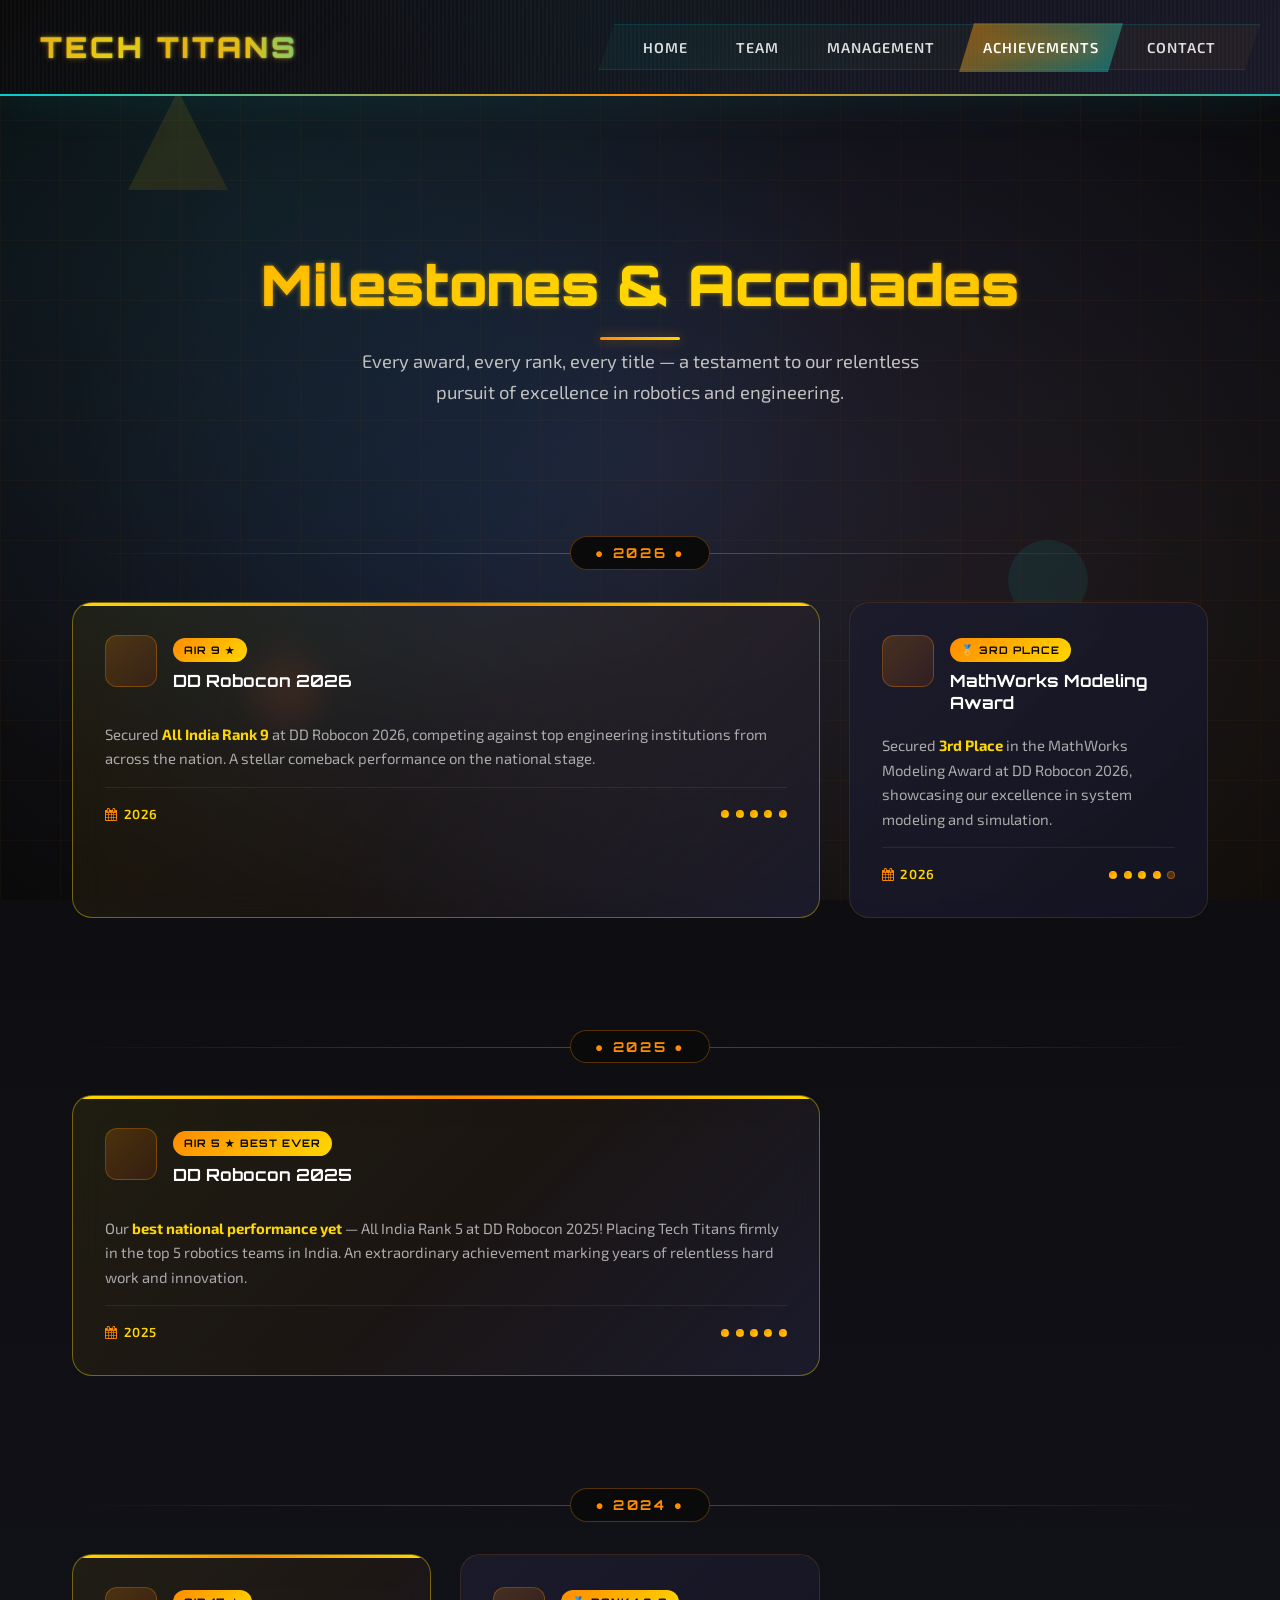
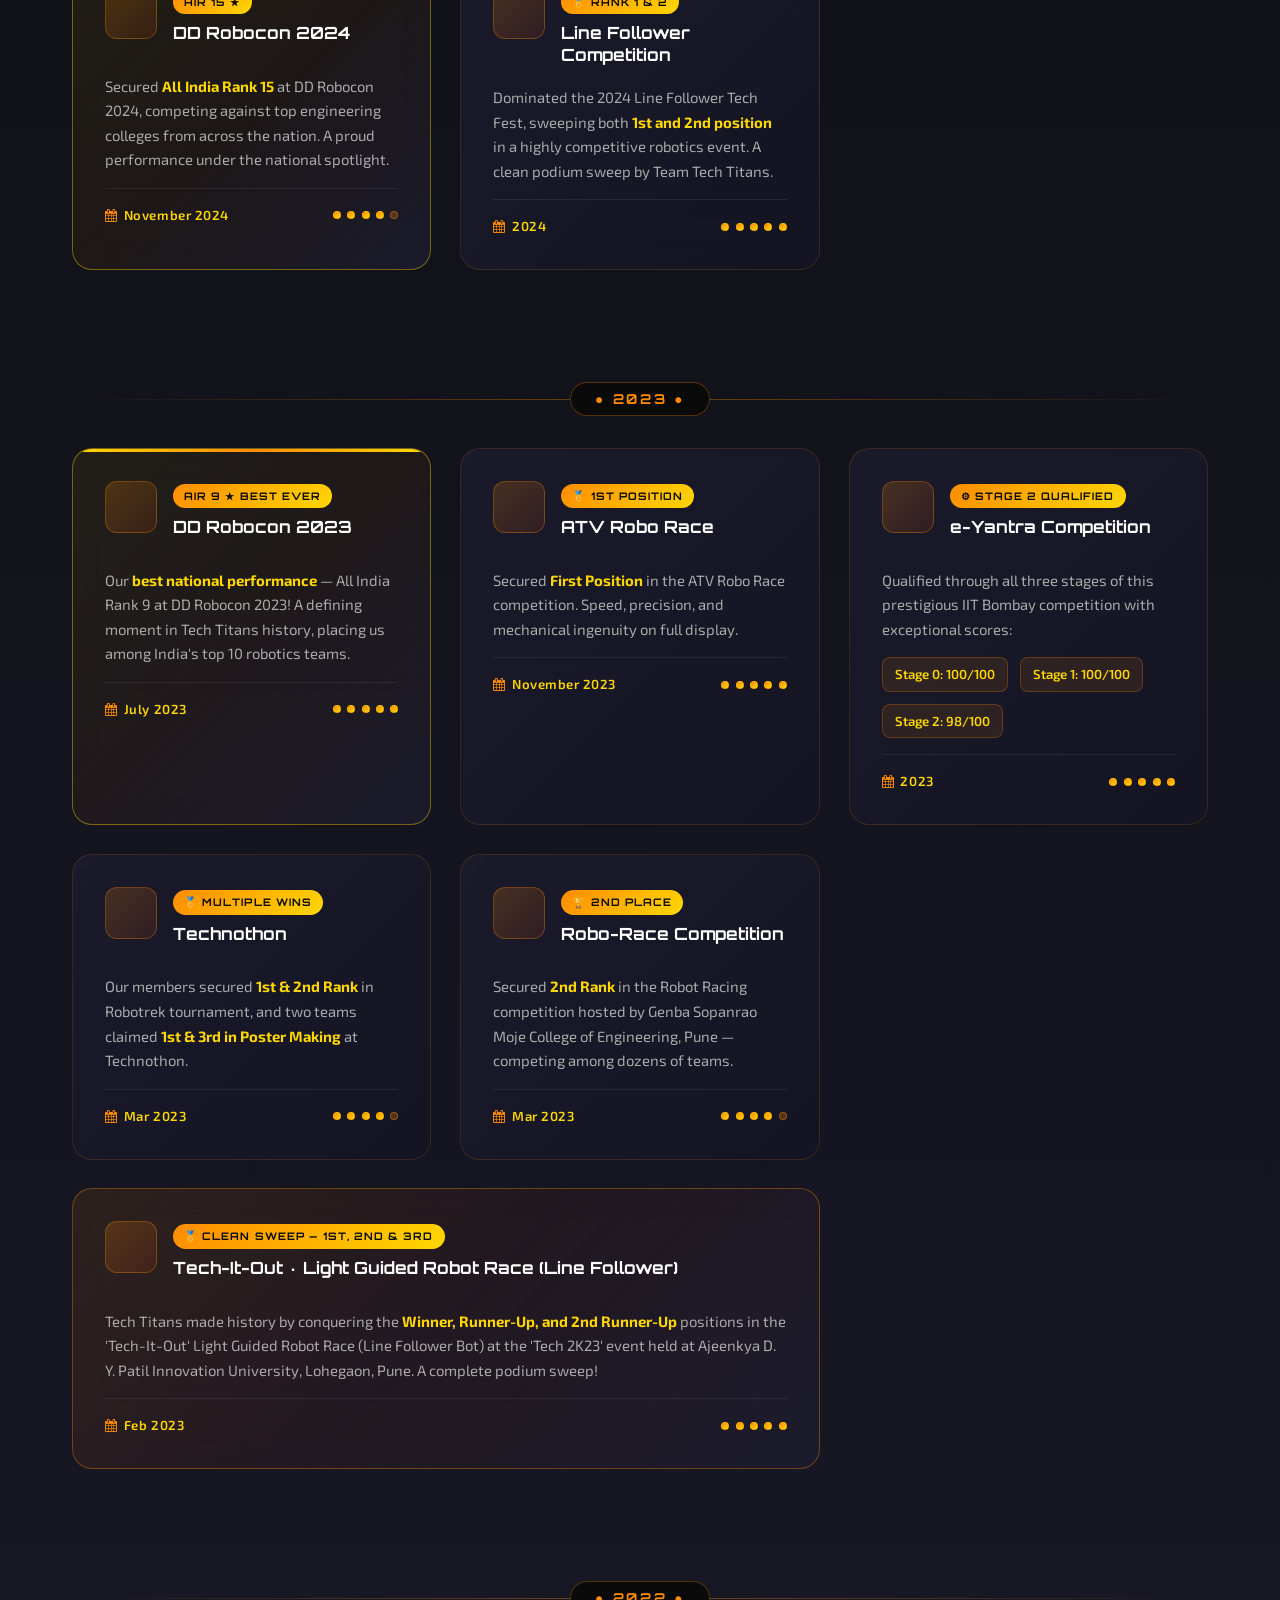
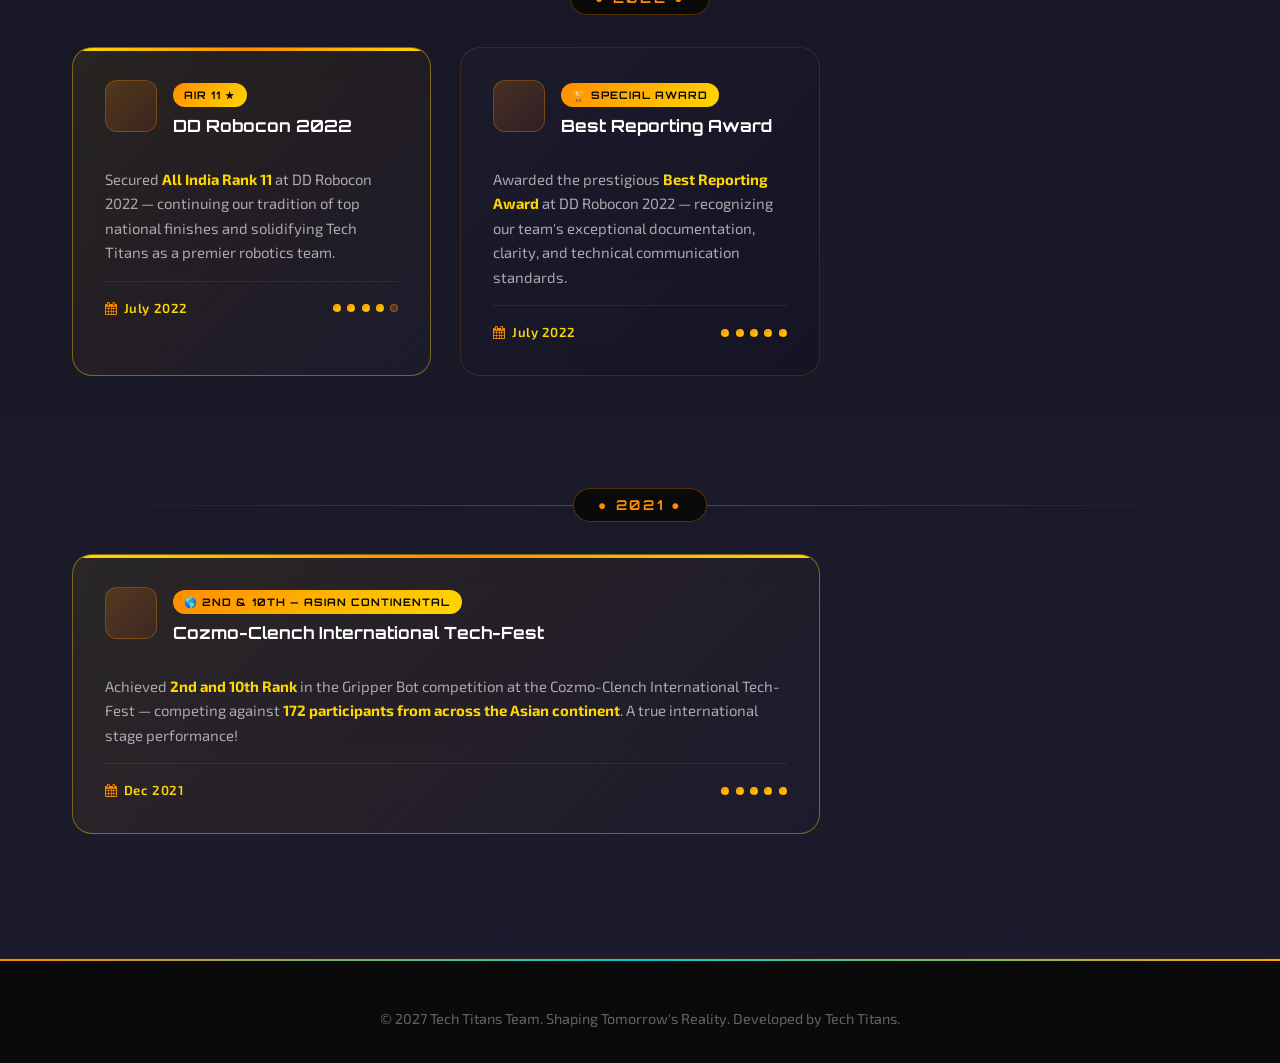
==== commit 47da0a88: "Update achievements and fix index.html syntax" ====
--- a/achievements.html
+++ b/achievements.html
@@ -322,6 +322,28 @@
                         </div>
                     </div>
 
+                    <!-- MathWorks Modeling Award 2026 -->
+                    <div class="ach-card reveal delay-2">
+                        <div class="card-header">
+                            <div class="card-icon"><i class="fa fa-cogs"></i></div>
+                            <div class="card-title-group">
+                                <span class="card-rank-badge">&#127941; 3rd Place</span>
+                                <h2 class="card-title">MathWorks Modeling Award</h2>
+                            </div>
+                        </div>
+                        <div class="card-body">
+                            <p>Secured <strong style="color:#FFD700;">3rd Place</strong> in the MathWorks Modeling Award at DD Robocon 2026, showcasing our excellence in system modeling and simulation.</p>
+                        </div>
+                        <div class="card-footer">
+                            <div class="card-date"><i class="fa fa-calendar"></i> 2026</div>
+                            <div class="card-score">
+                                <div class="score-pip filled"></div><div class="score-pip filled"></div>
+                                <div class="score-pip filled"></div><div class="score-pip filled"></div>
+                                <div class="score-pip"></div>
+                            </div>
+                        </div>
+                    </div>
+
                 </div>
 
                 <!-- ===== 2025 SECTION ===== -->
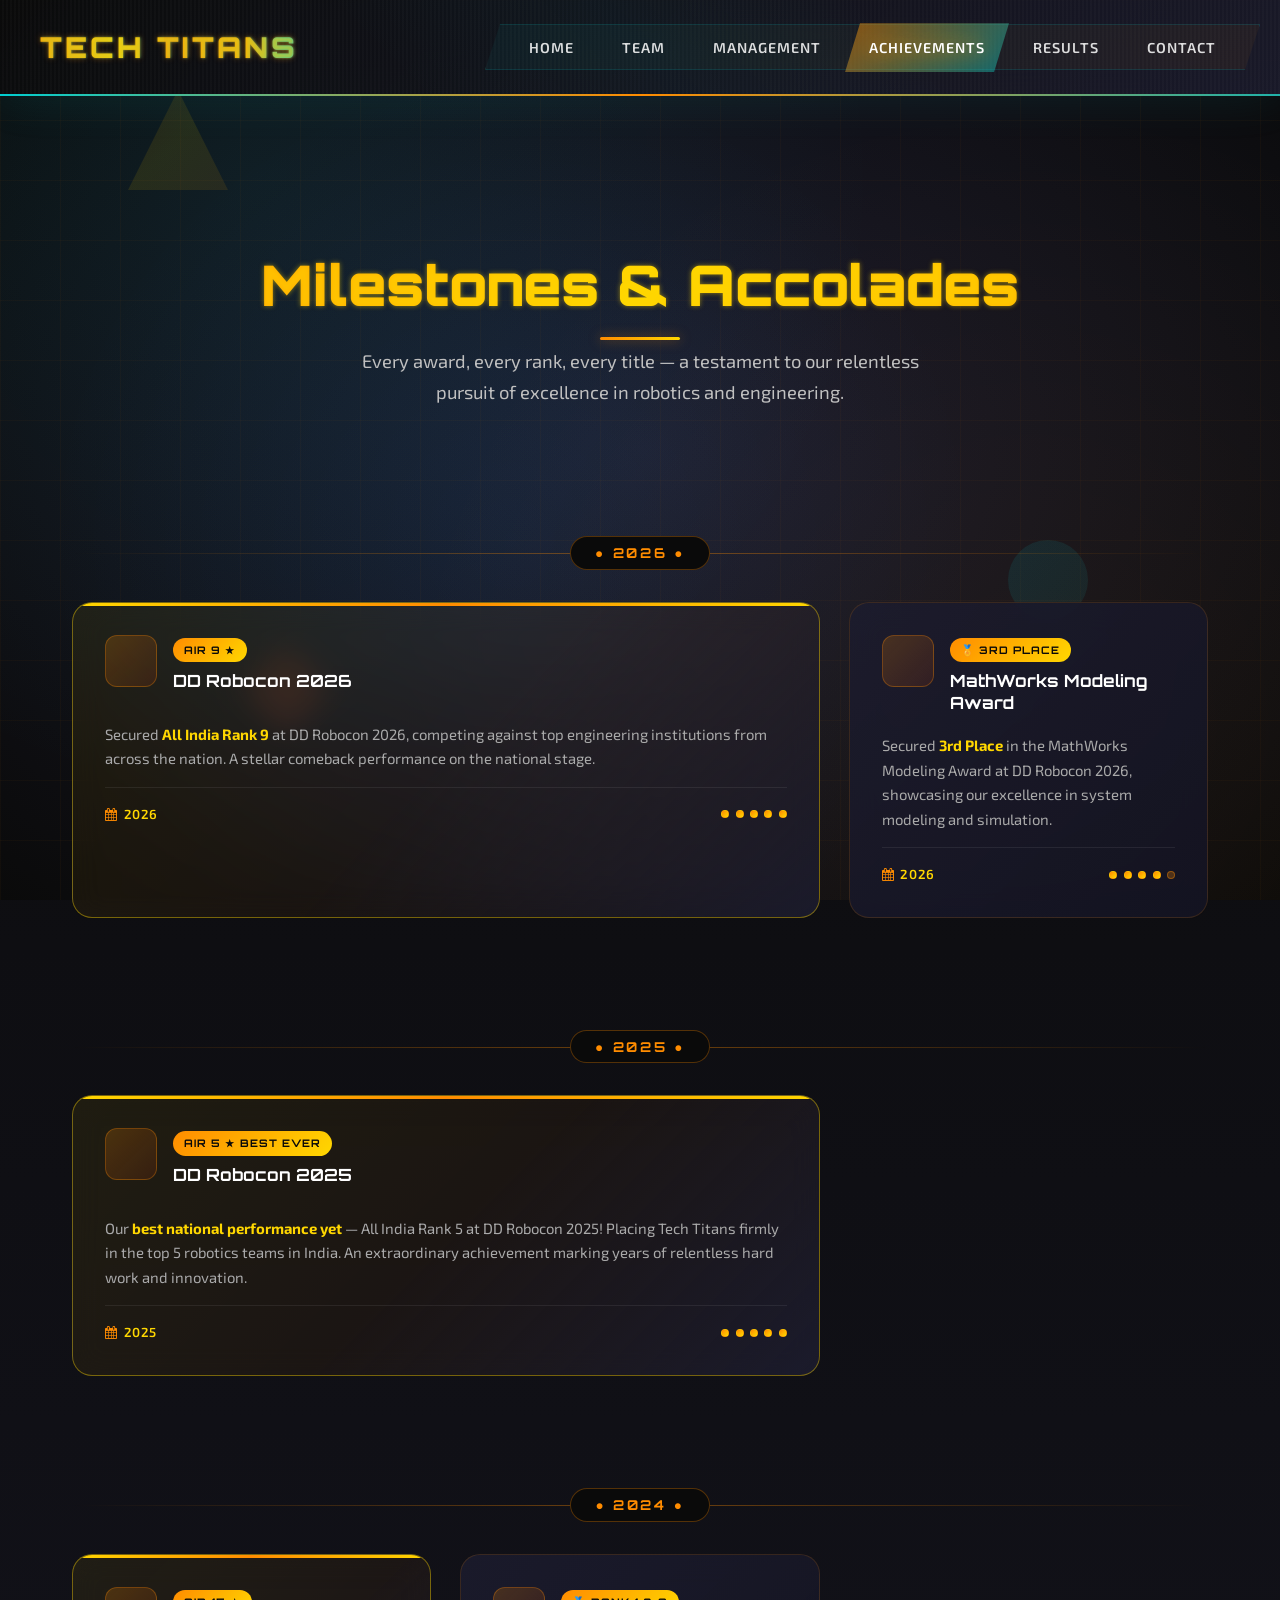
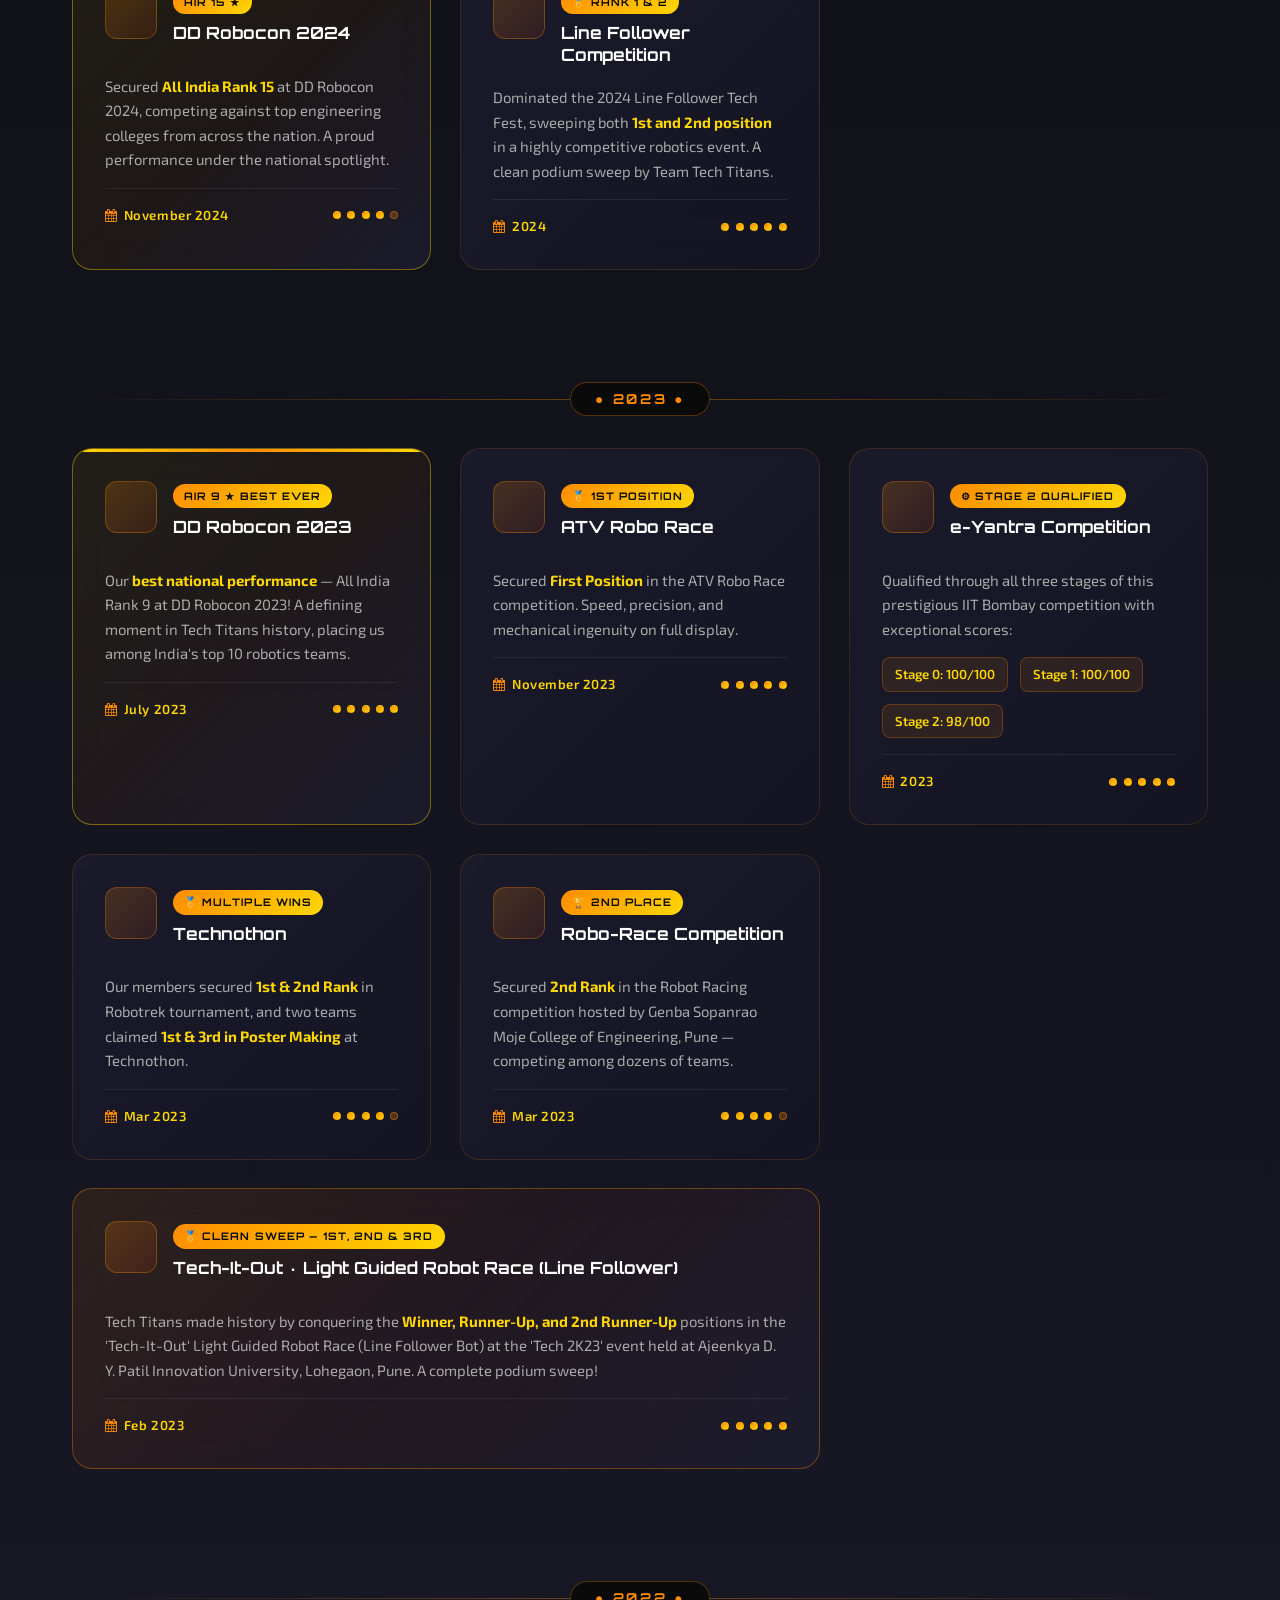
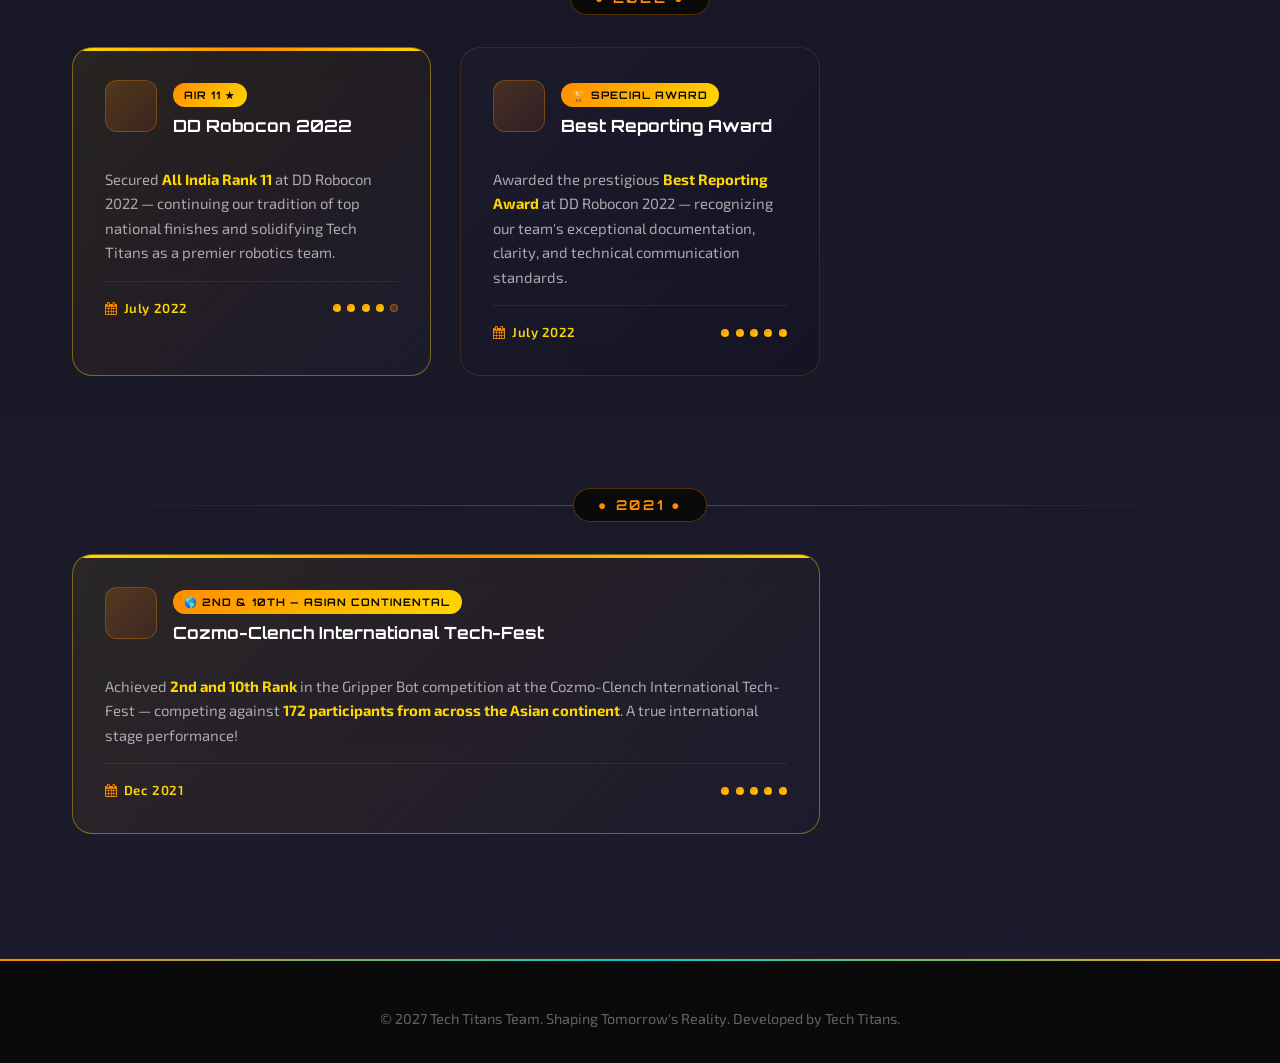
==== commit 805f4de6: "Update recruitment results, DOB date picker, decision letters, and site-wide security" ====
--- a/achievements.html
+++ b/achievements.html
@@ -275,6 +275,7 @@
                 <li><a href="team.html">Team</a></li>
                 <li><a href="management.html">Management</a></li>
                 <li><a href="achievements.html" class="active">Achievements</a></li>
+                <li><a href="results.html">Results</a></li>
                 <li><a href="contact.html">Contact</a></li>
             </ul>
             <button class="mobile-menu-toggle" id="mobile-menu-button" aria-label="Toggle menu" aria-expanded="false">
--- a/css/style.css
+++ b/css/style.css
@@ -2205,4 +2205,873 @@
     color: #888;
     font-size: 0.9rem;
 }
+
+/* ============================================================
+   RECRUITMENT RESULTS PAGE
+   ============================================================ */
+
+/* ── Results Page Section Offset ───────────────────────────── */
+#results-page {
+    padding-top: 6.8rem;
+    padding-bottom: 2.5rem;
+}
+
+/* ── Hero ─────────────────────────────────────────────────── */
+.results-hero {
+    text-align: center;
+    padding: 0.8rem 0 1rem;
+    transition: all 0.3s ease;
+}
+
+.results-hero-icon {
+    width: 48px;
+    height: 48px;
+    border-radius: 50%;
+    background: linear-gradient(135deg, rgba(var(--teal-cyan-rgb), 0.15), rgba(var(--golden-orange-rgb), 0.12));
+    border: 2px solid rgba(var(--teal-cyan-rgb), 0.4);
+    display: flex;
+    align-items: center;
+    justify-content: center;
+    margin: 0 auto 0.35rem;
+    font-size: 1.2rem;
+    color: var(--teal-cyan-start);
+    box-shadow: 0 0 25px rgba(var(--teal-cyan-rgb), 0.25);
+    animation: resultIconPulse 3s ease-in-out infinite;
+}
+
+@keyframes resultIconPulse {
+    0%, 100% { box-shadow: 0 0 25px rgba(var(--teal-cyan-rgb), 0.25); }
+    50%       { box-shadow: 0 0 50px rgba(var(--teal-cyan-rgb), 0.5), 0 0 20px rgba(var(--golden-orange-rgb), 0.2); }
+}
+
+.results-hero-subtitle {
+    color: var(--helmet-highlight-silver);
+    font-size: 0.92rem;
+    max-width: 650px;
+    margin: 0.2rem auto 0;
+    line-height: 1.4;
+}
+
+/* ── Form Card ────────────────────────────────────────────── */
+.results-form-card {
+    max-width: 860px;
+    margin: 0 auto 1.25rem;
+    background: linear-gradient(145deg, rgba(var(--dark-navy-rgb), 0.6), rgba(var(--dark-bg-base-rgb), 0.85));
+    border: 1px solid rgba(var(--teal-cyan-rgb), 0.25);
+    border-radius: 20px;
+    padding: 1.75rem 2.5rem;
+    backdrop-filter: blur(20px);
+    box-shadow: 0 8px 40px rgba(var(--teal-cyan-rgb), 0.1),
+                inset 0 0 25px rgba(var(--dark-navy-rgb), 0.3);
+    position: relative;
+    overflow: hidden;
+    transition: border-color 0.4s ease, box-shadow 0.4s ease;
+}
+
+.results-form-card::before {
+    content: '';
+    position: absolute;
+    top: 0; left: 5%; right: 5%;
+    height: 2px;
+    background: linear-gradient(90deg, transparent, var(--teal-cyan-start), var(--golden-orange-start), var(--teal-cyan-start), transparent);
+    border-radius: 2px;
+    opacity: 0.7;
+}
+
+.results-form-card:focus-within {
+    border-color: rgba(var(--teal-cyan-rgb), 0.5);
+    box-shadow: 0 8px 50px rgba(var(--teal-cyan-rgb), 0.2),
+                inset 0 0 30px rgba(var(--dark-navy-rgb), 0.4);
+}
+
+/* ── Form Header ──────────────────────────────────────────── */
+.results-form-header {
+    text-align: center;
+    margin-bottom: 1.25rem;
+}
+
+.results-form-tag {
+    display: inline-block;
+    background: rgba(var(--teal-cyan-rgb), 0.12);
+    border: 1px solid rgba(var(--teal-cyan-rgb), 0.35);
+    color: var(--teal-cyan-start);
+    font-family: 'Orbitron', monospace;
+    font-size: 0.7rem;
+    font-weight: 700;
+    letter-spacing: 2px;
+    padding: 0.25rem 0.85rem;
+    border-radius: 4px;
+    margin-bottom: 0.4rem;
+    text-transform: uppercase;
+}
+
+.results-form-title {
+    font-family: 'Orbitron', monospace;
+    font-size: 1.45rem;
+    font-weight: 700;
+    background: var(--text-gradient-gold);
+    -webkit-background-clip: text;
+    -webkit-text-fill-color: transparent;
+    background-clip: text;
+    margin-bottom: 0.3rem;
+}
+
+.results-form-desc {
+    color: rgba(255, 255, 255, 0.55);
+    font-size: 0.88rem;
+}
+
+/* ── Form Groups & Date Picker ───────────────────────────── */
+.results-form-group {
+    margin-bottom: 1.25rem;
+}
+
+.results-form-group label {
+    display: block;
+    color: rgba(255, 255, 255, 0.85);
+    font-size: 0.88rem;
+    font-weight: 600;
+    letter-spacing: 0.5px;
+    margin-bottom: 0.4rem;
+    text-transform: uppercase;
+}
+
+.results-form-group label .fa {
+    color: var(--teal-cyan-start);
+    margin-right: 0.4rem;
+}
+
+.results-input-wrapper {
+    position: relative;
+}
+
+.results-form-group input {
+    width: 100%;
+    background: rgba(255, 255, 255, 0.05);
+    border: 1.5px solid rgba(var(--teal-cyan-rgb), 0.2);
+    border-radius: 10px;
+    padding: 0.85rem 1.1rem;
+    color: white;
+    font-family: 'Exo 2', sans-serif;
+    font-size: 1rem;
+    outline: none;
+    transition: border-color 0.3s ease, background 0.3s ease, box-shadow 0.3s ease;
+    position: relative;
+    z-index: 1;
+}
+
+.results-form-group input[type="date"] {
+    color-scheme: dark;
+    padding-right: 2.8rem;
+    color: white;
+}
+
+.results-form-group input[type="date"]::-webkit-calendar-picker-indicator {
+    filter: invert(0.8) sepia(100%) saturate(1000%) hue-rotate(140deg);
+    cursor: pointer;
+    font-size: 1.15rem;
+    opacity: 0.85;
+    transition: opacity 0.2s ease, transform 0.2s ease;
+}
+
+.results-form-group input[type="date"]::-webkit-calendar-picker-indicator:hover {
+    opacity: 1;
+    transform: scale(1.15);
+}
+
+.dob-calendar-icon-btn {
+    position: absolute;
+    right: 12px;
+    top: 50%;
+    transform: translateY(-50%);
+    background: transparent;
+    border: none;
+    color: var(--teal-cyan-start);
+    font-size: 1.15rem;
+    cursor: pointer;
+    z-index: 2;
+    padding: 6px;
+    display: flex;
+    align-items: center;
+    justify-content: center;
+    transition: color 0.2s ease, transform 0.2s ease;
+}
+
+.dob-calendar-icon-btn:hover {
+    color: var(--warm-gold);
+    transform: translateY(-50%) scale(1.15);
+}
+
+.results-form-group input::placeholder {
+    color: rgba(255, 255, 255, 0.25);
+}
+
+
+.results-form-group input:focus {
+    border-color: var(--teal-cyan-start);
+    background: rgba(var(--teal-cyan-rgb), 0.06);
+    box-shadow: 0 0 0 3px rgba(var(--teal-cyan-rgb), 0.12),
+                0 0 20px rgba(var(--teal-cyan-rgb), 0.15);
+}
+
+.input-glow {
+    position: absolute;
+    inset: -2px;
+    border-radius: 12px;
+    background: linear-gradient(135deg, var(--teal-cyan-start), var(--golden-orange-start));
+    opacity: 0;
+    z-index: 0;
+    transition: opacity 0.3s ease;
+    filter: blur(8px);
+}
+
+.results-form-group input:focus ~ .input-glow {
+    opacity: 0.15;
+}
+
+.results-field-hint {
+    display: block;
+    color: rgba(255, 255, 255, 0.32);
+    font-size: 0.78rem;
+    margin-top: 0.4rem;
+    padding-left: 0.2rem;
+}
+
+/* ── Submit Button ────────────────────────────────────────── */
+.results-submit-btn {
+    width: 100%;
+    padding: 1rem;
+    background: linear-gradient(135deg, var(--teal-cyan-start), var(--electric-blue-glow));
+    border: none;
+    border-radius: 10px;
+    color: white;
+    font-family: 'Orbitron', monospace;
+    font-size: 0.95rem;
+    font-weight: 700;
+    letter-spacing: 1.5px;
+    text-transform: uppercase;
+    cursor: none;
+    display: flex;
+    align-items: center;
+    justify-content: center;
+    gap: 0.5rem;
+    margin-top: 0.5rem;
+    transition: transform 0.25s ease, box-shadow 0.25s ease, opacity 0.25s ease;
+    box-shadow: 0 4px 20px rgba(var(--teal-cyan-rgb), 0.3);
+    position: relative;
+    overflow: hidden;
+}
+
+.results-submit-btn::before {
+    content: '';
+    position: absolute;
+    top: 0; left: -100%;
+    width: 100%; height: 100%;
+    background: linear-gradient(90deg, transparent, rgba(255,255,255,0.15), transparent);
+    transition: left 0.5s ease;
+}
+
+.results-submit-btn:hover::before { left: 100%; }
+
+.results-submit-btn:hover:not(:disabled) {
+    transform: translateY(-2px);
+    box-shadow: 0 8px 30px rgba(var(--teal-cyan-rgb), 0.45);
+}
+
+.results-submit-btn:active:not(:disabled) {
+    transform: translateY(0);
+}
+
+.results-submit-btn:disabled {
+    opacity: 0.65;
+}
+
+.btn-text, .btn-loader {
+    display: inline-flex;
+    align-items: center;
+    gap: 0.4rem;
+}
+
+/* ── Error Message ────────────────────────────────────────── */
+.results-message {
+    display: flex;
+    align-items: flex-start;
+    gap: 0.75rem;
+    padding: 1rem 1.2rem;
+    border-radius: 10px;
+    margin-top: 1.2rem;
+    font-size: 0.92rem;
+    line-height: 1.5;
+    animation: fadeInUp 0.3s ease forwards;
+}
+
+.results-error {
+    background: rgba(255, 69, 0, 0.1);
+    border: 1px solid rgba(255, 69, 0, 0.3);
+    color: #ff9070;
+}
+
+.results-error .fa {
+    color: var(--plume-orange-start);
+    font-size: 1.1rem;
+    flex-shrink: 0;
+    margin-top: 2px;
+}
+
+/* ── Result Card ──────────────────────────────────────────── */
+.result-card {
+    max-width: 880px;
+    margin: 0 auto 1.5rem;
+    background: linear-gradient(145deg, rgba(var(--dark-navy-rgb), 0.75), rgba(var(--dark-bg-base-rgb), 0.92));
+    border: 1.5px solid rgba(255, 255, 255, 0.12);
+    border-radius: 20px;
+    overflow: hidden;
+    backdrop-filter: blur(20px);
+    box-shadow: 0 15px 50px rgba(0, 0, 0, 0.45);
+    animation: fadeInUp 0.4s ease forwards;
+}
+
+/* ── Status Banner ────────────────────────────────────────── */
+.result-status-banner {
+    display: flex;
+    align-items: center;
+    gap: 1.25rem;
+    padding: 1.25rem 2.25rem;
+    position: relative;
+    overflow: hidden;
+}
+
+.result-status-banner::before {
+    content: '';
+    position: absolute;
+    inset: 0;
+    opacity: 0.12;
+    transition: opacity 0.4s ease;
+}
+
+/* Selected — green */
+.result-status-banner.status-selected {
+    border-bottom: 1px solid rgba(50, 205, 100, 0.3);
+}
+.result-status-banner.status-selected::before {
+    background: radial-gradient(circle at 30% 50%, #32cd64, transparent 60%);
+}
+.result-status-banner.status-selected .result-status-icon {
+    color: #32cd64;
+    box-shadow: 0 0 30px rgba(50, 205, 100, 0.4);
+    border-color: rgba(50, 205, 100, 0.4);
+    background: rgba(50, 205, 100, 0.1);
+}
+.result-status-banner.status-selected .result-status-value {
+    color: #32cd64;
+    text-shadow: 0 0 20px rgba(50, 205, 100, 0.5);
+}
+
+/* Shortlisted — amber */
+.result-status-banner.status-shortlisted {
+    border-bottom: 1px solid rgba(var(--golden-orange-rgb), 0.3);
+}
+.result-status-banner.status-shortlisted::before {
+    background: radial-gradient(circle at 30% 50%, var(--golden-orange-start), transparent 60%);
+}
+.result-status-banner.status-shortlisted .result-status-icon {
+    color: var(--warm-gold);
+    box-shadow: 0 0 30px rgba(var(--golden-orange-rgb), 0.4);
+    border-color: rgba(var(--golden-orange-rgb), 0.4);
+    background: rgba(var(--golden-orange-rgb), 0.1);
+}
+.result-status-banner.status-shortlisted .result-status-value {
+    color: var(--warm-gold);
+    text-shadow: 0 0 20px rgba(var(--golden-orange-rgb), 0.5);
+}
+
+/* Not Selected — muted red */
+.result-status-banner.status-not-selected {
+    border-bottom: 1px solid rgba(var(--plume-orange-rgb), 0.2);
+}
+.result-status-banner.status-not-selected::before {
+    background: radial-gradient(circle at 30% 50%, var(--plume-orange-start), transparent 60%);
+    opacity: 0.08;
+}
+.result-status-banner.status-not-selected .result-status-icon {
+    color: #ff7055;
+    box-shadow: 0 0 20px rgba(255, 112, 85, 0.3);
+    border-color: rgba(255, 112, 85, 0.3);
+    background: rgba(255, 112, 85, 0.08);
+}
+.result-status-banner.status-not-selected .result-status-value {
+    color: #ff7055;
+    text-shadow: 0 0 15px rgba(255, 112, 85, 0.4);
+}
+
+/* Icon circle */
+.result-status-icon {
+    width: 68px;
+    height: 68px;
+    border-radius: 50%;
+    border: 2px solid transparent;
+    display: flex;
+    align-items: center;
+    justify-content: center;
+    font-size: 2rem;
+    flex-shrink: 0;
+    transition: all 0.4s ease;
+    position: relative;
+    z-index: 1;
+}
+
+.result-status-text {
+    position: relative;
+    z-index: 1;
+}
+
+.result-status-label {
+    display: block;
+    font-size: 0.82rem;
+    font-weight: 700;
+    letter-spacing: 1.8px;
+    text-transform: uppercase;
+    color: rgba(255, 255, 255, 0.6);
+    margin-bottom: 0.15rem;
+}
+
+.result-status-value {
+    font-family: 'Orbitron', monospace;
+    font-size: 2.1rem;
+    font-weight: 900;
+    line-height: 1.1;
+    letter-spacing: 1.5px;
+}
+
+/* ── Details Grid ─────────────────────────────────────────── */
+.result-details-grid {
+    padding: 1.1rem 2.25rem;
+    display: grid;
+    grid-template-columns: repeat(auto-fit, minmax(220px, 1fr));
+    gap: 0.85rem 2rem;
+    border-bottom: 1px solid rgba(255, 255, 255, 0.06);
+}
+
+.result-detail-item {
+    display: flex;
+    flex-direction: column;
+    gap: 0.2rem;
+}
+
+.result-detail-label {
+    font-size: 0.78rem;
+    font-weight: 600;
+    letter-spacing: 1px;
+    text-transform: uppercase;
+    color: rgba(255, 255, 255, 0.5);
+}
+
+.result-detail-label .fa {
+    color: var(--teal-cyan-start);
+    margin-right: 0.35rem;
+}
+
+.result-detail-value {
+    font-size: 1.05rem;
+    font-weight: 700;
+    color: rgba(255, 255, 255, 0.95);
+    word-break: break-word;
+}
+
+/* Remarks spans full width */
+#result-remarks-row {
+    grid-column: 1 / -1;
+}
+
+/* ── Card Footer ──────────────────────────────────────────── */
+.result-card-footer {
+    padding: 0.85rem 2.25rem 1.25rem;
+    display: flex;
+    justify-content: center;
+    border-top: 1px solid rgba(255, 255, 255, 0.07);
+}
+
+.results-again-btn {
+    background: transparent;
+    border: 1.5px solid rgba(var(--teal-cyan-rgb), 0.35);
+    border-radius: 8px;
+    padding: 0.6rem 1.5rem;
+    color: var(--teal-cyan-start);
+    font-family: 'Exo 2', sans-serif;
+    font-size: 0.88rem;
+    font-weight: 600;
+    letter-spacing: 0.5px;
+    cursor: none;
+    transition: all 0.25s ease;
+    display: flex;
+    align-items: center;
+    gap: 0.4rem;
+}
+
+.results-again-btn:hover {
+    background: rgba(var(--teal-cyan-rgb), 0.1);
+    border-color: var(--teal-cyan-start);
+    box-shadow: 0 0 15px rgba(var(--teal-cyan-rgb), 0.2);
+    transform: translateY(-1px);
+}
+
+/* ── Info Notice ──────────────────────────────────────────── */
+.results-notice {
+    max-width: 860px;
+    margin: 0 auto 2.5rem;
+    display: flex;
+    align-items: flex-start;
+    gap: 0.75rem;
+    background: rgba(var(--dark-navy-rgb), 0.4);
+    border: 1px solid rgba(255, 255, 255, 0.08);
+    border-radius: 12px;
+    padding: 0.85rem 1.25rem;
+}
+
+.results-notice .fa {
+    color: var(--teal-cyan-start);
+    font-size: 1rem;
+    flex-shrink: 0;
+    margin-top: 3px;
+}
+
+.results-notice p {
+    font-size: 0.85rem;
+    color: rgba(255, 255, 255, 0.45);
+    line-height: 1.6;
+}
+
+.results-notice a {
+    color: var(--golden-orange-start);
+    text-decoration: none;
+    transition: color 0.2s;
+}
+.results-notice a:hover { color: var(--warm-gold); }
+
+/* ── Result Announcement Message Box ──────────────────────── */
+.result-message-box {
+    margin: 0 2.25rem 1.1rem;
+    padding: 1.25rem 1.75rem;
+    border-radius: 16px;
+    background: rgba(var(--dark-bg-base-rgb), 0.6);
+    border: 1px solid rgba(255, 255, 255, 0.1);
+    position: relative;
+    overflow: hidden;
+    transition: all 0.4s ease;
+}
+
+.result-message-box.status-selected {
+    background: linear-gradient(135deg, rgba(50, 205, 100, 0.12), rgba(var(--dark-navy-rgb), 0.85));
+    border: 1.5px solid rgba(50, 205, 100, 0.45);
+    box-shadow: 0 0 35px rgba(50, 205, 100, 0.18), inset 0 0 15px rgba(50, 205, 100, 0.05);
+}
+
+.result-message-box.status-not-selected {
+    background: linear-gradient(135deg, rgba(255, 112, 85, 0.08), rgba(var(--dark-navy-rgb), 0.85));
+    border: 1.5px solid rgba(255, 112, 85, 0.35);
+    box-shadow: 0 0 25px rgba(255, 112, 85, 0.12);
+}
+
+.result-message-header {
+    margin-bottom: 0.5rem;
+}
+
+.result-message-badge {
+    display: inline-flex;
+    align-items: center;
+    gap: 0.4rem;
+    font-family: 'Orbitron', monospace;
+    font-size: 0.72rem;
+    font-weight: 700;
+    letter-spacing: 1.5px;
+    padding: 0.3rem 0.85rem;
+    border-radius: 20px;
+    text-transform: uppercase;
+}
+
+.status-selected .result-message-badge {
+    background: rgba(50, 205, 100, 0.2);
+    color: #32cd64;
+    border: 1px solid rgba(50, 205, 100, 0.4);
+}
+
+.status-not-selected .result-message-badge {
+    background: rgba(255, 112, 85, 0.15);
+    color: #ff9070;
+    border: 1px solid rgba(255, 112, 85, 0.3);
+}
+
+.result-message-title {
+    font-family: 'Orbitron', monospace;
+    font-size: 1.15rem;
+    font-weight: 700;
+    margin-bottom: 0.5rem;
+    line-height: 1.35;
+}
+
+.status-selected .result-message-title {
+    color: #ffffff;
+    text-shadow: 0 0 10px rgba(50, 205, 100, 0.3);
+}
+
+.status-not-selected .result-message-title {
+    color: #ffffff;
+}
+
+.result-message-body {
+    font-size: 0.94rem;
+    line-height: 1.6;
+    color: rgba(255, 255, 255, 0.88);
+}
+
+.result-message-body p {
+    margin-bottom: 0.6rem;
+}
+
+.result-message-body p:last-child {
+    margin-bottom: 0;
+}
+
+.letter-signature {
+    margin-top: 0.85rem;
+    padding-top: 0.6rem;
+    border-top: 1px dashed rgba(255, 255, 255, 0.15);
+}
+
+.titans-signature {
+    font-family: 'Orbitron', monospace;
+    font-size: 0.92rem;
+    font-weight: 700;
+    color: var(--golden-orange-start);
+    letter-spacing: 0.5px;
+}
+
+/* DOM Confetti Particle Fallback */
+.confetti-particle {
+    position: absolute;
+    width: 10px;
+    height: 10px;
+    border-radius: 2px;
+    pointer-events: none;
+    z-index: 100;
+    animation: confettiPop 2.2s cubic-bezier(0.25, 0.46, 0.45, 0.94) forwards;
+}
+
+@keyframes confettiPop {
+    0% {
+        opacity: 1;
+        transform: translateY(0) scale(1) rotate(0deg);
+    }
+    100% {
+        opacity: 0;
+        transform: translateY(220px) scale(0.4) rotate(720deg);
+    }
+}
+
+/* ── Animations ───────────────────────────────────────────── */
+@keyframes fadeInUp {
+    from { opacity: 0; transform: translateY(20px); }
+    to   { opacity: 1; transform: translateY(0); }
+}
+
+/* ── Responsive ───────────────────────────────────────────── */
+@media (max-width: 600px) {
+    .results-form-card { padding: 1.75rem 1.25rem; }
+    .result-status-banner { padding: 1.5rem 1.25rem; gap: 1rem; }
+    .result-status-value { font-size: 1.3rem; }
+    .result-status-icon { width: 52px; height: 52px; font-size: 1.4rem; }
+    .result-details-grid { grid-template-columns: 1fr; padding: 1.25rem; }
+    .result-card-footer { padding: 1rem 1.25rem 1.5rem; }
+    #result-remarks-row { grid-column: 1; }
+}
+
+/* ── Modern Flatpickr Dark Theme & Grid Layout Fixes ────────── */
+.flatpickr-calendar {
+    width: 320px !important;
+    max-width: 320px !important;
+    box-sizing: border-box !important;
+    background: linear-gradient(145deg, rgba(var(--dark-navy-rgb), 0.96), rgba(var(--dark-bg-base-rgb), 0.98)) !important;
+    border: 1.5px solid rgba(var(--teal-cyan-rgb), 0.4) !important;
+    border-radius: 16px !important;
+    box-shadow: 0 15px 45px rgba(0, 0, 0, 0.7), 0 0 30px rgba(var(--teal-cyan-rgb), 0.25) !important;
+    backdrop-filter: blur(25px) !important;
+    font-family: 'Exo 2', sans-serif !important;
+    padding: 10px 12px !important;
+}
+
+.flatpickr-calendar::before,
+.flatpickr-calendar::after {
+    border-bottom-color: rgba(var(--teal-cyan-rgb), 0.6) !important;
+}
+
+.flatpickr-innerContainer {
+    width: 100% !important;
+    display: block !important;
+}
+
+.flatpickr-rContainer {
+    width: 100% !important;
+    display: block !important;
+}
+
+.flatpickr-days {
+    width: 100% !important;
+    display: flex !important;
+    justify-content: center !important;
+}
+
+.dayContainer {
+    width: 294px !important;
+    min-width: 294px !important;
+    max-width: 294px !important;
+    display: flex !important;
+    flex-wrap: wrap !important;
+    justify-content: flex-start !important;
+    box-sizing: border-box !important;
+}
+
+.flatpickr-months {
+    background: transparent !important;
+    border-bottom: 1px solid rgba(255, 255, 255, 0.1) !important;
+    padding-bottom: 6px !important;
+    display: flex !important;
+    align-items: center !important;
+}
+
+.flatpickr-months .flatpickr-month {
+    color: white !important;
+    fill: white !important;
+    height: 36px !important;
+    display: flex !important;
+    align-items: center !important;
+    justify-content: center !important;
+}
+
+.flatpickr-current-month {
+    font-family: 'Orbitron', monospace !important;
+    font-size: 0.95rem !important;
+    font-weight: 700 !important;
+    color: var(--golden-orange-start) !important;
+    display: flex !important;
+    align-items: center !important;
+    justify-content: center !important;
+    gap: 6px !important;
+    position: relative !important;
+    width: 100% !important;
+    left: 0 !important;
+    padding: 0 !important;
+}
+
+.flatpickr-current-month .flatpickr-monthDropdown-months {
+    background: rgba(var(--dark-bg-base-rgb), 0.85) !important;
+    border: 1.5px solid rgba(var(--teal-cyan-rgb), 0.4) !important;
+    border-radius: 6px !important;
+    color: var(--golden-orange-start) !important;
+    font-family: 'Orbitron', monospace !important;
+    font-size: 0.85rem !important;
+    font-weight: 700 !important;
+    padding: 2px 6px !important;
+    outline: none !important;
+    cursor: pointer !important;
+}
+
+.flatpickr-current-month .numInputWrapper span.arrowUp,
+.flatpickr-current-month .numInputWrapper span.arrowDown,
+.flatpickr-current-month span.arrowUp,
+.flatpickr-current-month span.arrowDown {
+    display: none !important;
+}
+
+.flatpickr-current-month .numInputWrapper input::-webkit-outer-spin-button,
+.flatpickr-current-month .numInputWrapper input::-webkit-inner-spin-button {
+    -webkit-appearance: none !important;
+    margin: 0 !important;
+}
+
+.flatpickr-months .flatpickr-prev-month,
+.flatpickr-months .flatpickr-next-month {
+    color: var(--teal-cyan-start) !important;
+    fill: var(--teal-cyan-start) !important;
+    padding: 6px !important;
+    top: 5px !important;
+}
+
+.flatpickr-months .flatpickr-prev-month:hover,
+.flatpickr-months .flatpickr-next-month:hover {
+    color: var(--warm-gold) !important;
+    fill: var(--warm-gold) !important;
+}
+
+.flatpickr-weekdays {
+    width: 294px !important;
+    display: flex !important;
+    justify-content: space-between !important;
+    margin: 6px 0 !important;
+}
+
+span.flatpickr-weekday {
+    width: 42px !important;
+    max-width: 42px !important;
+    font-family: 'Orbitron', monospace !important;
+    color: rgba(255, 255, 255, 0.55) !important;
+    font-size: 0.75rem !important;
+    font-weight: 700 !important;
+    text-align: center !important;
+    display: inline-block !important;
+}
+
+.flatpickr-day {
+    width: 42px !important;
+    max-width: 42px !important;
+    height: 38px !important;
+    line-height: 38px !important;
+    color: rgba(255, 255, 255, 0.9) !important;
+    border-radius: 8px !important;
+    font-weight: 600 !important;
+    text-align: center !important;
+    margin: 0 !important;
+    box-sizing: border-box !important;
+    transition: all 0.2s ease !important;
+}
+
+.flatpickr-day:hover,
+.flatpickr-day:focus {
+    background: rgba(var(--teal-cyan-rgb), 0.22) !important;
+    border-color: var(--teal-cyan-start) !important;
+    color: white !important;
+}
+
+.flatpickr-day.today {
+    border-color: var(--golden-orange-start) !important;
+    color: var(--warm-gold) !important;
+}
+
+.flatpickr-day.selected,
+.flatpickr-day.selected:hover {
+    background: linear-gradient(135deg, var(--teal-cyan-start), var(--electric-blue-glow)) !important;
+    border-color: var(--teal-cyan-start) !important;
+    color: white !important;
+    font-weight: 800 !important;
+    box-shadow: 0 0 15px rgba(var(--teal-cyan-rgb), 0.5) !important;
+}
+
+.flatpickr-year-dropdown {
+    background: rgba(var(--dark-bg-base-rgb), 0.85) !important;
+    border: 1.5px solid rgba(var(--teal-cyan-rgb), 0.4) !important;
+    border-radius: 6px !important;
+    color: var(--golden-orange-start) !important;
+    font-family: 'Orbitron', monospace !important;
+    font-weight: 700 !important;
+    font-size: 0.85rem !important;
+    padding: 2px 6px !important;
+    outline: none !important;
+    cursor: pointer !important;
+}
+
+.flatpickr-year-dropdown option,
+.flatpickr-monthDropdown-months option {
+    background: #0A0A0A !important;
+    color: white !important;
+}
+
 
